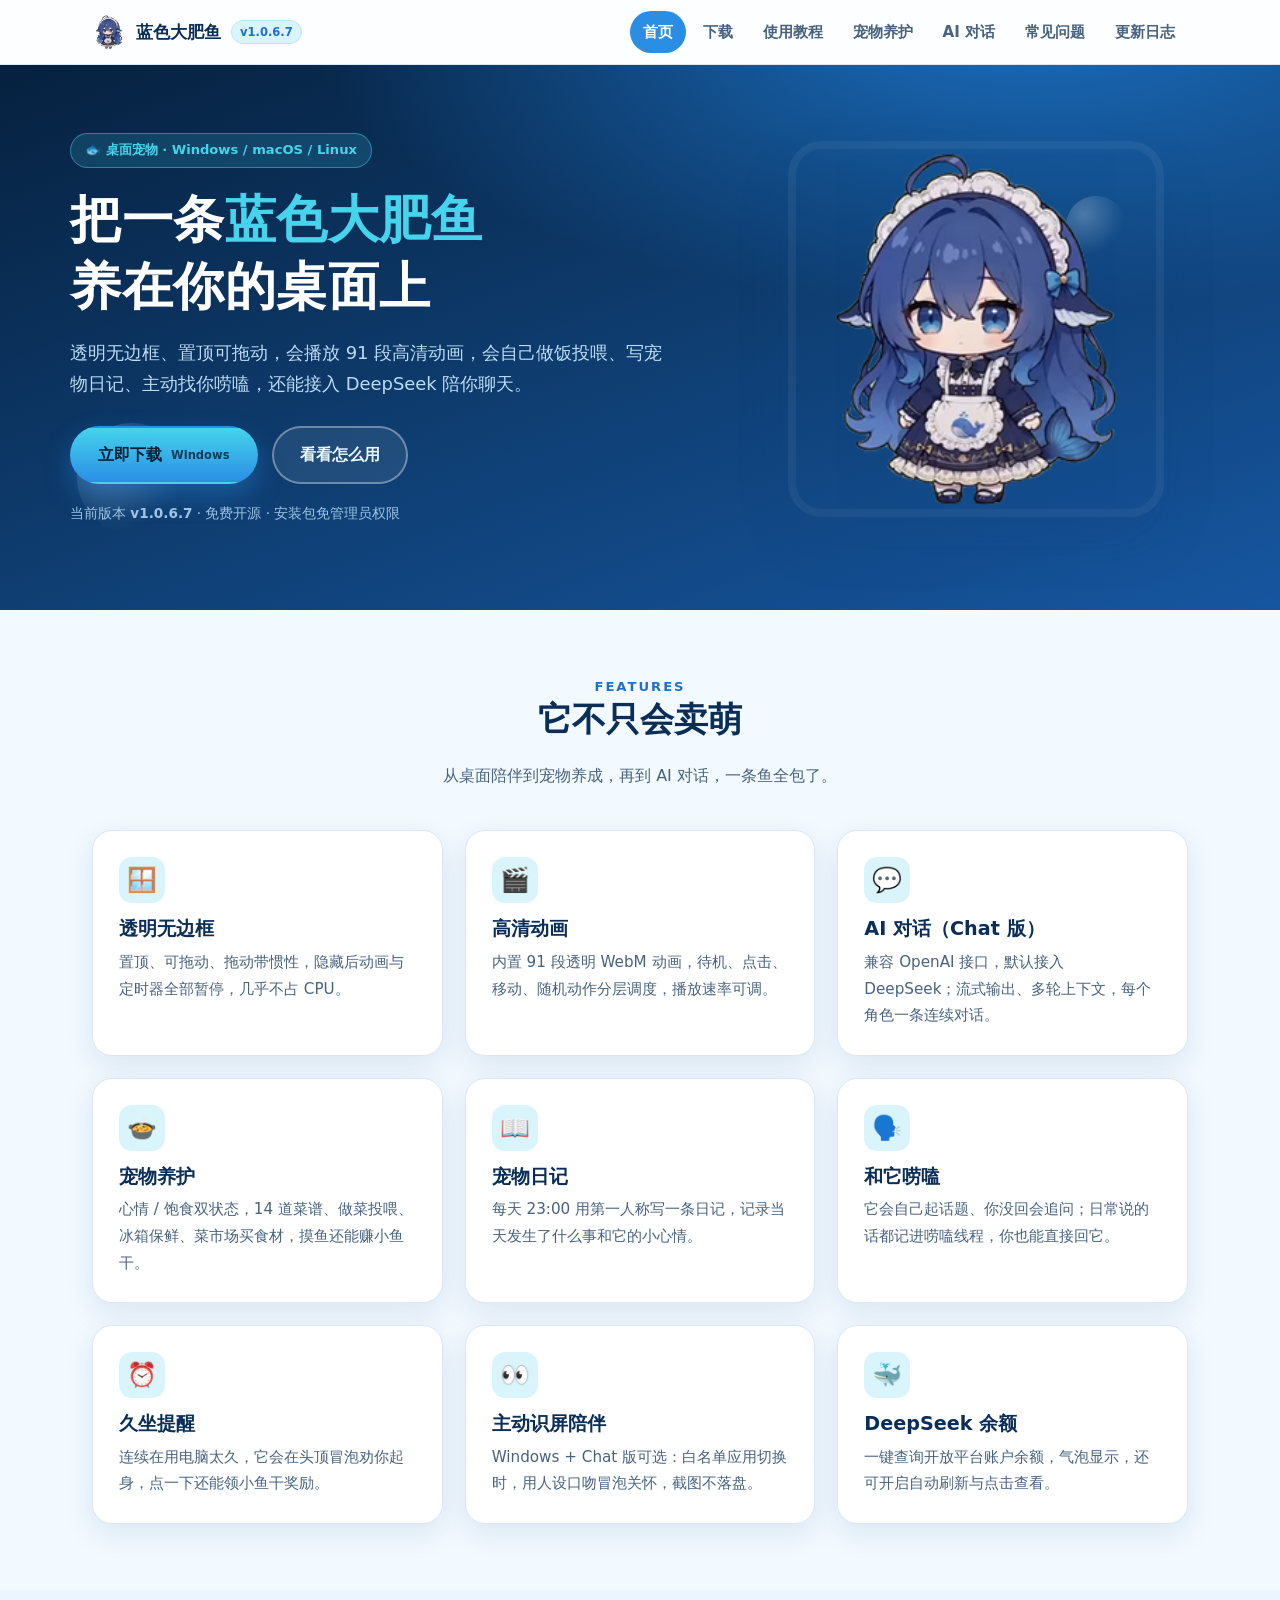
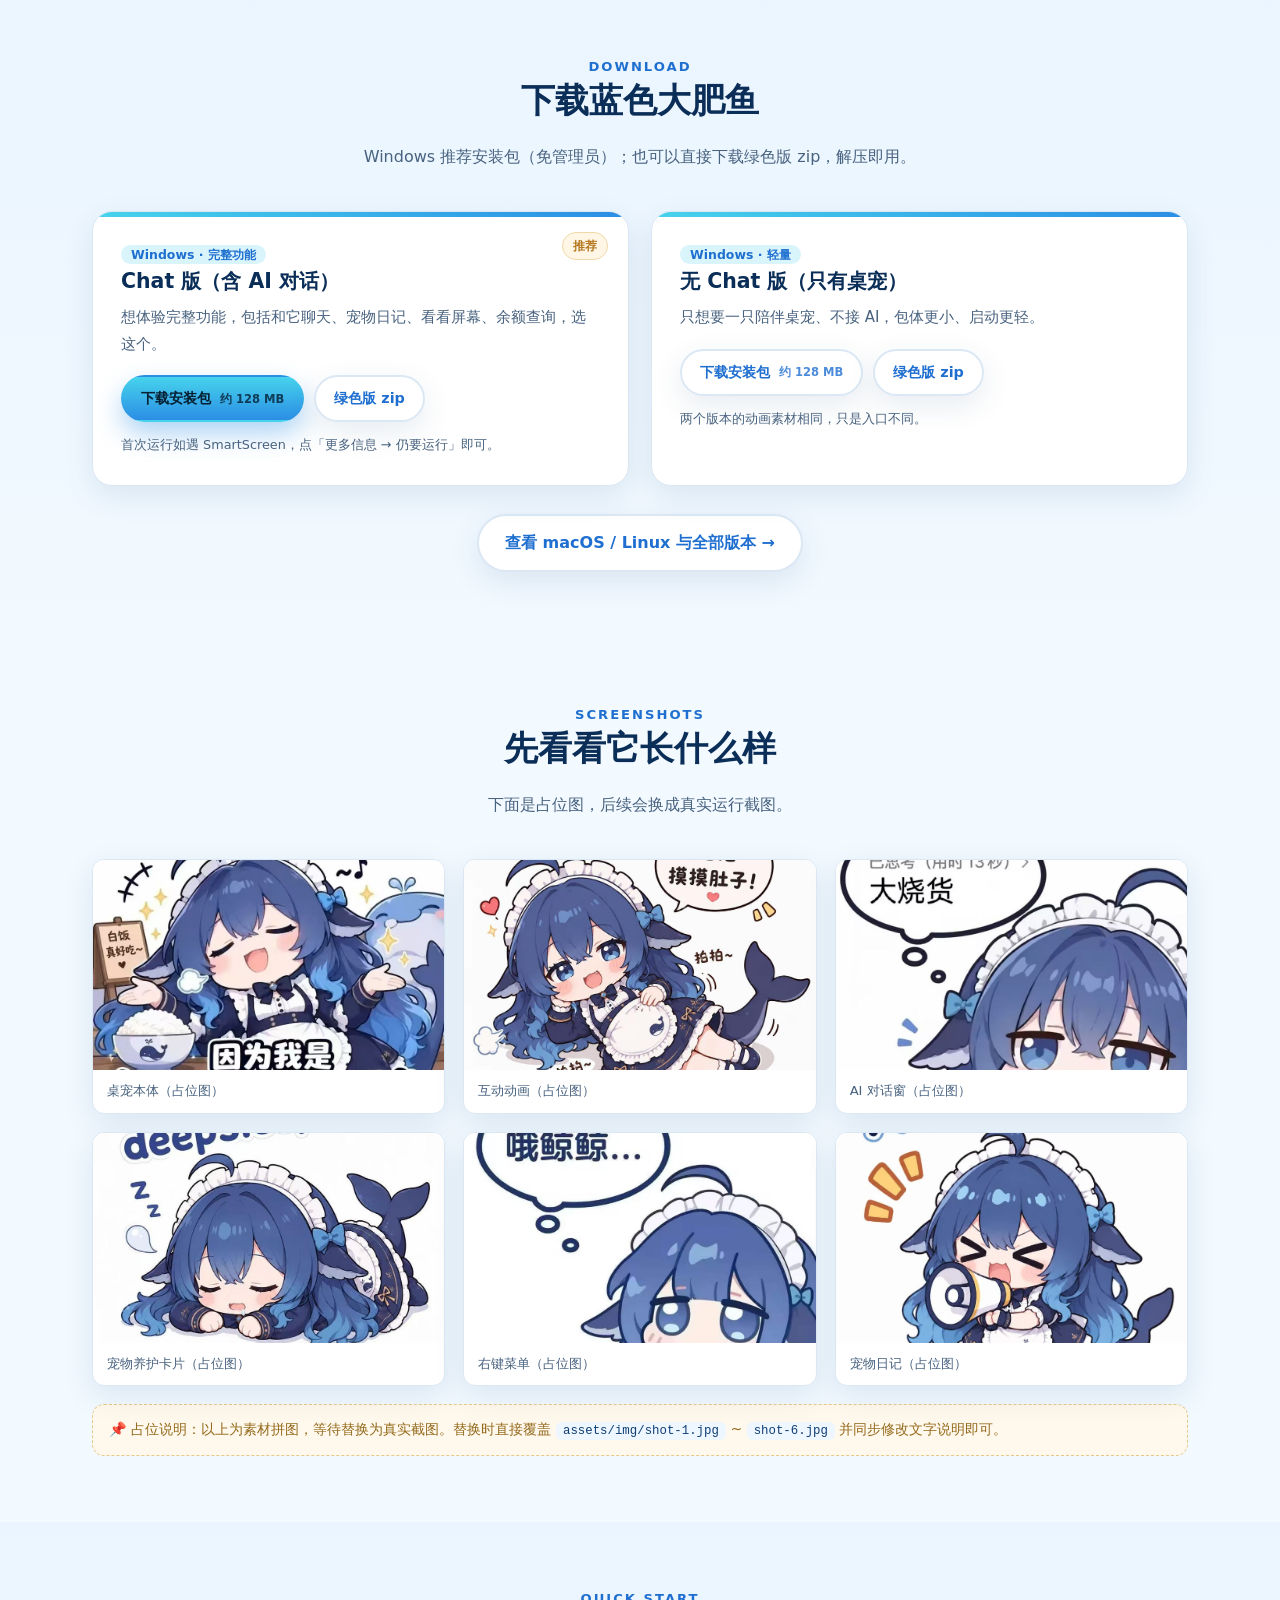
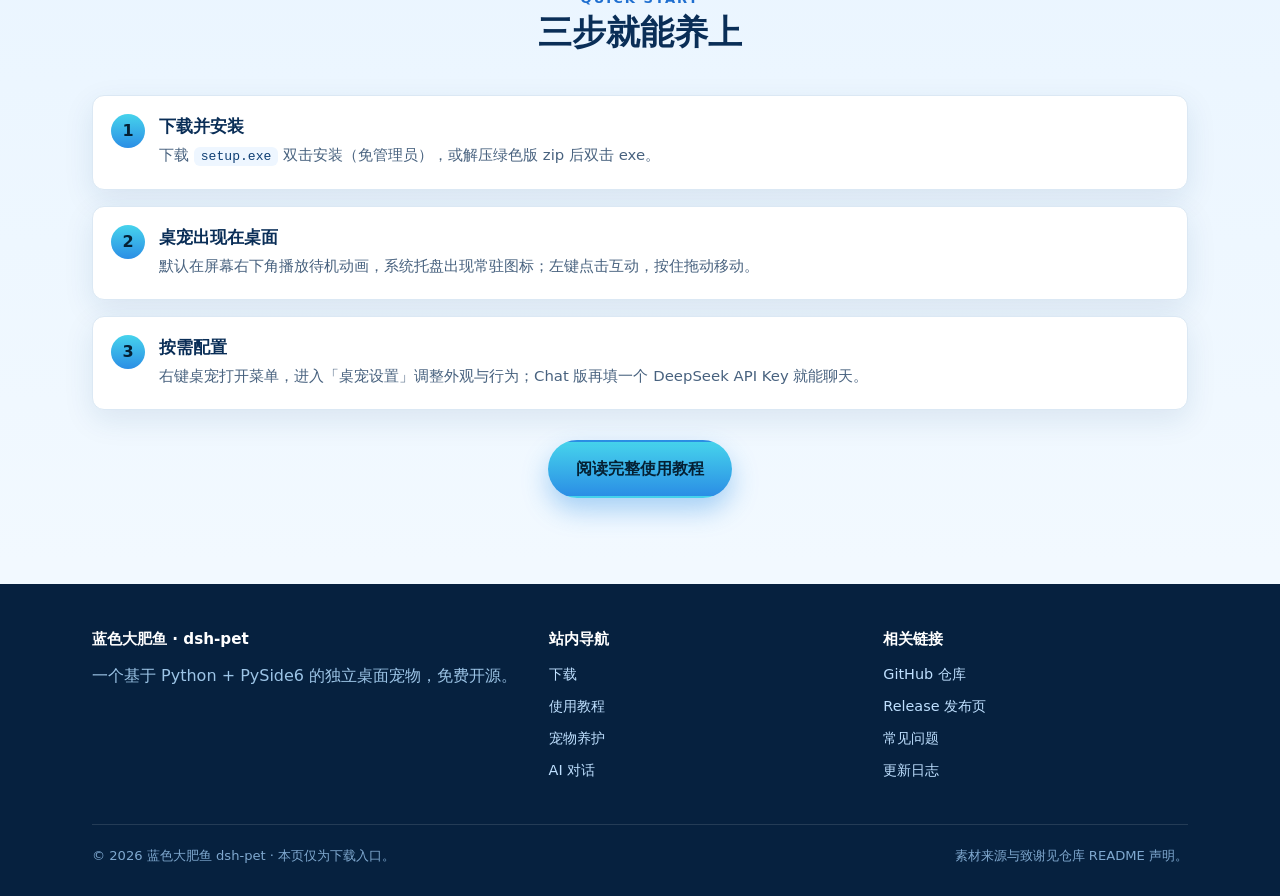
==== index.html @ 78ef15b6 "初始化：蓝色大肥鱼 dsh-pet 静态下载站 纯 HTML/CSS/JS，无构建无依赖，作为桌宠下载入口与文档站。 内容从 dsh-pet 仓库 README 提炼，下载直链指向 GitHub Re" ====
<!DOCTYPE html>
<html lang="zh-CN">
<head>
<meta charset="UTF-8">
<meta name="viewport" content="width=device-width, initial-scale=1">
<title>蓝色大肥鱼 · dsh-pet 桌宠下载</title>
<meta name="description" content="dsh-pet 是一条养在你桌面上的蓝色大肥鱼：透明无边框、可拖动、会做菜、会写日记、能和你唠嗑。支持 Windows / macOS / Linux，免费开源。">
<link rel="icon" href="assets/img/favicon.ico">
<link rel="stylesheet" href="css/style.css">
</head>
<body>

<header class="site-header">
  <div class="wrap nav">
    <a class="brand" href="index.html">
      <img src="assets/img/hero-icon.png" alt="蓝色大肥鱼">
      <span>蓝色大肥鱼</span>
      <span class="ver" data-version>v1.0.6.7</span>
    </a>
    <button class="nav-toggle" aria-label="菜单">☰</button>
    <nav class="nav-links">
      <a href="index.html" class="active">首页</a>
      <a href="download.html">下载</a>
      <a href="guide.html">使用教程</a>
      <a href="pet.html">宠物养护</a>
      <a href="ai.html">AI 对话</a>
      <a href="faq.html">常见问题</a>
      <a href="changelog.html">更新日志</a>
    </nav>
  </div>
</header>

<main>
  <!-- Hero -->
  <section class="hero">
    <div class="wrap hero-inner">
      <div>
        <span class="hero-badge">🐟 桌面宠物 · Windows / macOS / Linux</span>
        <h1>把一条<span class="accent">蓝色大肥鱼</span><br>养在你的桌面上</h1>
        <p class="lead">透明无边框、置顶可拖动，会播放 91 段高清动画，会自己做饭投喂、写宠物日记、主动找你唠嗑，还能接入 DeepSeek 陪你聊天。</p>
        <div class="hero-cta">
          <a class="btn btn-primary" href="download.html">立即下载 <span class="os-tag">Windows</span></a>
          <a class="btn btn-ghost" href="guide.html">看看怎么用</a>
        </div>
        <div class="hero-meta">当前版本 <b data-version>v1.0.6.7</b> · 免费开源 · 安装包免管理员权限</div>
      </div>
      <div class="hero-art">
        <img src="assets/img/hero-icon.png" alt="蓝色大肥鱼桌宠">
      </div>
    </div>
  </section>

  <!-- 特性 -->
  <section class="section">
    <div class="wrap">
      <div class="section-head">
        <div class="eyebrow">Features</div>
        <h2>它不只会卖萌</h2>
        <p>从桌面陪伴到宠物养成，再到 AI 对话，一条鱼全包了。</p>
      </div>
      <div class="grid grid-3">
        <div class="card">
          <div class="ico">🪟</div>
          <h3>透明无边框</h3>
          <p>置顶、可拖动、拖动带惯性，隐藏后动画与定时器全部暂停，几乎不占 CPU。</p>
        </div>
        <div class="card">
          <div class="ico">🎬</div>
          <h3>高清动画</h3>
          <p>内置 91 段透明 WebM 动画，待机、点击、移动、随机动作分层调度，播放速率可调。</p>
        </div>
        <div class="card">
          <div class="ico">💬</div>
          <h3>AI 对话（Chat 版）</h3>
          <p>兼容 OpenAI 接口，默认接入 DeepSeek；流式输出、多轮上下文，每个角色一条连续对话。</p>
        </div>
        <div class="card">
          <div class="ico">🍲</div>
          <h3>宠物养护</h3>
          <p>心情 / 饱食双状态，14 道菜谱、做菜投喂、冰箱保鲜、菜市场买食材，摸鱼还能赚小鱼干。</p>
        </div>
        <div class="card">
          <div class="ico">📖</div>
          <h3>宠物日记</h3>
          <p>每天 23:00 用第一人称写一条日记，记录当天发生了什么事和它的小心情。</p>
        </div>
        <div class="card">
          <div class="ico">🗣️</div>
          <h3>和它唠嗑</h3>
          <p>它会自己起话题、你没回会追问；日常说的话都记进唠嗑线程，你也能直接回它。</p>
        </div>
        <div class="card">
          <div class="ico">⏰</div>
          <h3>久坐提醒</h3>
          <p>连续在用电脑太久，它会在头顶冒泡劝你起身，点一下还能领小鱼干奖励。</p>
        </div>
        <div class="card">
          <div class="ico">👀</div>
          <h3>主动识屏陪伴</h3>
          <p>Windows + Chat 版可选：白名单应用切换时，用人设口吻冒泡关怀，截图不落盘。</p>
        </div>
        <div class="card">
          <div class="ico">🐳</div>
          <h3>DeepSeek 余额</h3>
          <p>一键查询开放平台账户余额，气泡显示，还可开启自动刷新与点击查看。</p>
        </div>
      </div>
    </div>
  </section>

  <!-- 下载 -->
  <section class="section tint" id="download">
    <div class="wrap">
      <div class="section-head">
        <div class="eyebrow">Download</div>
        <h2>下载蓝色大肥鱼</h2>
        <p>Windows 推荐安装包（免管理员）；也可以直接下载绿色版 zip，解压即用。</p>
      </div>

      <div class="dl-grid">
        <div class="dl-card" data-os-rec="windows">
          <span class="badge-hot">推荐</span>
          <span class="tag">Windows · 完整功能</span>
          <h3>Chat 版（含 AI 对话）</h3>
          <p class="desc">想体验完整功能，包括和它聊天、宠物日记、看看屏幕、余额查询，选这个。</p>
          <div class="dl-actions">
            <a class="btn btn-primary btn-sm" data-dl="winChatSetup">下载安装包 <span data-size class="os-tag"></span></a>
            <a class="btn btn-outline btn-sm" data-dl="winChatZip">绿色版 zip</a>
          </div>
          <div class="dl-hint">首次运行如遇 SmartScreen，点「更多信息 → 仍要运行」即可。</div>
        </div>

        <div class="dl-card" data-os-rec="windows">
          <span class="tag">Windows · 轻量</span>
          <h3>无 Chat 版（只有桌宠）</h3>
          <p class="desc">只想要一只陪伴桌宠、不接 AI，包体更小、启动更轻。</p>
          <div class="dl-actions">
            <a class="btn btn-outline btn-sm" data-dl="winSetup">下载安装包 <span data-size class="os-tag"></span></a>
            <a class="btn btn-outline btn-sm" data-dl="winZip">绿色版 zip</a>
          </div>
          <div class="dl-hint">两个版本的动画素材相同，只是入口不同。</div>
        </div>
      </div>

      <div class="center" style="margin-top:28px">
        <a class="btn btn-outline" href="download.html">查看 macOS / Linux 与全部版本 →</a>
      </div>
    </div>
  </section>

  <!-- 预览（占位） -->
  <section class="section">
    <div class="wrap">
      <div class="section-head">
        <div class="eyebrow">Screenshots</div>
        <h2>先看看它长什么样</h2>
        <p>下面是占位图，后续会换成真实运行截图。</p>
      </div>
      <div class="gallery">
        <figure><img src="assets/img/shot-1.jpg" alt="桌宠预览占位图 1"><figcaption>桌宠本体（占位图）</figcaption></figure>
        <figure><img src="assets/img/shot-2.jpg" alt="桌宠预览占位图 2"><figcaption>互动动画（占位图）</figcaption></figure>
        <figure><img src="assets/img/shot-3.jpg" alt="桌宠预览占位图 3"><figcaption>AI 对话窗（占位图）</figcaption></figure>
        <figure><img src="assets/img/shot-4.jpg" alt="桌宠预览占位图 4"><figcaption>宠物养护卡片（占位图）</figcaption></figure>
        <figure><img src="assets/img/shot-5.jpg" alt="桌宠预览占位图 5"><figcaption>右键菜单（占位图）</figcaption></figure>
        <figure><img src="assets/img/shot-6.jpg" alt="桌宠预览占位图 6"><figcaption>宠物日记（占位图）</figcaption></figure>
      </div>
      <div class="placeholder-note">📌 占位说明：以上为素材拼图，等待替换为真实截图。替换时直接覆盖 <code>assets/img/shot-1.jpg</code> ~ <code>shot-6.jpg</code> 并同步修改文字说明即可。</div>
    </div>
  </section>

  <!-- 快速上手 -->
  <section class="section tint">
    <div class="wrap">
      <div class="section-head">
        <div class="eyebrow">Quick Start</div>
        <h2>三步就能养上</h2>
      </div>
      <div class="steps">
        <div class="step">
          <h3>下载并安装</h3>
          <p>下载 <code>setup.exe</code> 双击安装（免管理员），或解压绿色版 zip 后双击 exe。</p>
        </div>
        <div class="step">
          <h3>桌宠出现在桌面</h3>
          <p>默认在屏幕右下角播放待机动画，系统托盘出现常驻图标；左键点击互动，按住拖动移动。</p>
        </div>
        <div class="step">
          <h3>按需配置</h3>
          <p>右键桌宠打开菜单，进入「桌宠设置」调整外观与行为；Chat 版再填一个 DeepSeek API Key 就能聊天。</p>
        </div>
      </div>
      <div class="center" style="margin-top:30px">
        <a class="btn btn-primary" href="guide.html">阅读完整使用教程</a>
      </div>
    </div>
  </section>
</main>

<footer class="site-footer">
  <div class="wrap">
    <div class="footer-grid">
      <div>
        <h4>蓝色大肥鱼 · dsh-pet</h4>
        <p style="color:#9cc4e6">一个基于 Python + PySide6 的独立桌面宠物，免费开源。</p>
      </div>
      <div>
        <h4>站内导航</h4>
        <ul>
          <li><a href="download.html">下载</a></li>
          <li><a href="guide.html">使用教程</a></li>
          <li><a href="pet.html">宠物养护</a></li>
          <li><a href="ai.html">AI 对话</a></li>
        </ul>
      </div>
      <div>
        <h4>相关链接</h4>
        <ul>
          <li><a data-repo href="#">GitHub 仓库</a></li>
          <li><a data-releases href="#">Release 发布页</a></li>
          <li><a href="faq.html">常见问题</a></li>
          <li><a href="changelog.html">更新日志</a></li>
        </ul>
      </div>
    </div>
    <div class="footer-bottom">
      <span>© <span data-year>2026</span> 蓝色大肥鱼 dsh-pet · 本页仅为下载入口。</span>
      <span>素材来源与致谢见仓库 README 声明。</span>
    </div>
  </div>
</footer>

<script src="js/config.js"></script>
<script src="js/main.js"></script>
</body>
</html>
---- css/style.css ----
/* =========================================================================
 * 蓝色大肥鱼 · dsh-pet 站点样式
 * ========================================================================= */
:root {
  --sea-900: #06213f;
  --sea-800: #0a2e57;
  --sea-700: #0f3f74;
  --sea-600: #1656a0;
  --blue: #2b8ee5;
  --blue-dark: #1f6fd0;
  --cyan: #46d3ec;
  --cyan-soft: #d9f5fb;
  --sand: #fff6e6;
  --ink: #10243b;
  --ink-soft: #48627f;
  --line: #dbe8f4;
  --bg: #f2f9ff;
  --card: #ffffff;
  --shadow: 0 10px 30px rgba(18, 66, 120, .10);
  --shadow-lg: 0 24px 60px rgba(18, 66, 120, .18);
  --radius: 20px;
  --radius-sm: 12px;
  --maxw: 1140px;
  --font: "PingFang SC", "Microsoft YaHei UI", "Microsoft YaHei", "Hiragino Sans GB", system-ui, -apple-system, "Segoe UI", sans-serif;
}

* { box-sizing: border-box; }

html { scroll-behavior: smooth; }

body {
  margin: 0;
  font-family: var(--font);
  color: var(--ink);
  background: var(--bg);
  line-height: 1.75;
  -webkit-font-smoothing: antialiased;
}

a { color: var(--blue-dark); text-decoration: none; }
a:hover { color: var(--blue); }
img { max-width: 100%; display: block; }

h1, h2, h3, h4 { line-height: 1.3; color: var(--sea-800); margin: 0 0 .6em; }
h1 { font-size: clamp(2rem, 5vw, 3.2rem); letter-spacing: .5px; }
h2 { font-size: clamp(1.5rem, 3vw, 2.1rem); }
h3 { font-size: 1.2rem; }

p { margin: 0 0 1em; color: var(--ink-soft); }

.wrap { width: 100%; max-width: var(--maxw); margin: 0 auto; padding: 0 22px; }
.center { text-align: center; }
.muted { color: var(--ink-soft); }
.small { font-size: .86rem; }

/* ---------- header ---------- */
.site-header {
  position: sticky; top: 0; z-index: 100;
  background: rgba(255, 255, 255, .82);
  backdrop-filter: saturate(160%) blur(12px);
  border-bottom: 1px solid var(--line);
}
.nav {
  display: flex; align-items: center; gap: 18px;
  height: 64px;
}
.brand { display: flex; align-items: center; gap: 10px; font-weight: 800; color: var(--sea-800); font-size: 1.08rem; }
.brand img { width: 34px; height: 34px; border-radius: 9px; }
.brand .ver {
  font-size: .72rem; font-weight: 700; color: var(--blue-dark);
  background: var(--cyan-soft); border: 1px solid #b9e8f2;
  padding: 1px 8px; border-radius: 999px;
}
.nav-links { display: flex; gap: 4px; margin-left: auto; flex-wrap: wrap; }
.nav-links a {
  color: var(--ink-soft); font-weight: 600; font-size: .94rem;
  padding: 8px 13px; border-radius: 999px; transition: .18s;
}
.nav-links a:hover { color: var(--sea-800); background: var(--cyan-soft); }
.nav-links a.active { color: #fff; background: var(--blue); }
.nav-toggle { display: none; margin-left: auto; background: none; border: 0; font-size: 1.6rem; color: var(--sea-800); cursor: pointer; }

/* ---------- hero ---------- */
.hero {
  position: relative; overflow: hidden; color: #eaf6ff;
  background: radial-gradient(1200px 500px at 80% -10%, #1b6fc0 0%, transparent 60%),
              linear-gradient(160deg, var(--sea-900) 0%, var(--sea-700) 55%, var(--sea-600) 100%);
}
.hero::before, .hero::after {
  content: ""; position: absolute; border-radius: 50%;
  background: radial-gradient(circle at 30% 30%, rgba(255,255,255,.5), rgba(255,255,255,.05) 60%, transparent 70%);
  opacity: .5; animation: floaty 9s ease-in-out infinite;
}
.hero::before { width: 110px; height: 110px; left: 6%; bottom: 14%; }
.hero::after { width: 60px; height: 60px; right: 12%; top: 24%; animation-delay: -3s; }
.hero-inner { position: relative; z-index: 2; display: grid; grid-template-columns: 1.15fr .85fr; gap: 40px; align-items: center; padding: 68px 0 84px; }
.hero h1 { color: #fff; margin-bottom: .35em; }
.hero h1 .accent { color: var(--cyan); }
.hero p.lead { color: #bcdcf5; font-size: 1.12rem; max-width: 34em; }
.hero-badge {
  display: inline-flex; align-items: center; gap: 8px; margin-bottom: 18px;
  background: rgba(70, 211, 236, .16); border: 1px solid rgba(70, 211, 236, .45);
  color: var(--cyan); font-weight: 700; font-size: .82rem;
  padding: 5px 14px; border-radius: 999px;
}
.hero-art { position: relative; }
.hero-art img {
  width: 100%; max-width: 360px; margin: 0 auto; border-radius: 26px;
  box-shadow: var(--shadow-lg), 0 0 0 8px rgba(255,255,255,.06);
  animation: floaty 6s ease-in-out infinite;
}
.hero-cta { display: flex; gap: 14px; flex-wrap: wrap; margin-top: 26px; }
.hero-meta { margin-top: 18px; font-size: .85rem; color: #9cc4e6; }

/* ---------- buttons ---------- */
.btn {
  display: inline-flex; align-items: center; gap: 9px; cursor: pointer;
  font-family: inherit; font-weight: 700; font-size: 1rem;
  padding: 13px 26px; border-radius: 999px; border: 2px solid transparent;
  transition: transform .16s, box-shadow .16s, background .16s;
}
.btn:hover { transform: translateY(-2px); text-decoration: none; }
.btn:active { transform: translateY(0); }
.btn-primary { background: linear-gradient(180deg, var(--cyan) 0%, var(--blue) 100%); color: #052033; box-shadow: 0 12px 26px rgba(43, 142, 229, .38); }
.btn-primary:hover { color: #052033; }
.btn-ghost { background: rgba(255,255,255,.08); color: #eaf6ff; border-color: rgba(255,255,255,.35); }
.btn-ghost:hover { background: rgba(255,255,255,.16); color: #fff; }
.btn-outline { background: #fff; color: var(--blue-dark); border-color: var(--line); box-shadow: var(--shadow); }
.btn-outline:hover { color: var(--blue-dark); border-color: var(--blue); }
.btn-sm { padding: 9px 18px; font-size: .9rem; }
.btn .os-tag { font-size: .72rem; opacity: .8; font-weight: 600; }

/* ---------- sections ---------- */
.section { padding: 66px 0; }
.section.tint { background: linear-gradient(180deg, #eaf5ff 0%, var(--bg) 100%); }
.section-head { max-width: 640px; margin: 0 auto 40px; text-align: center; }
.section-head p { margin-bottom: 0; }
.eyebrow { color: var(--blue-dark); font-weight: 800; font-size: .82rem; letter-spacing: 2px; text-transform: uppercase; }

/* ---------- cards / grids ---------- */
.grid { display: grid; gap: 22px; }
.grid-2 { grid-template-columns: repeat(2, 1fr); }
.grid-3 { grid-template-columns: repeat(3, 1fr); }
.grid-4 { grid-template-columns: repeat(4, 1fr); }

.card {
  background: var(--card); border: 1px solid var(--line);
  border-radius: var(--radius); padding: 26px; box-shadow: var(--shadow);
  transition: transform .18s, box-shadow .18s;
}
.card:hover { transform: translateY(-4px); box-shadow: var(--shadow-lg); }
.card .ico { width: 46px; height: 46px; border-radius: 13px; display: grid; place-items: center; font-size: 1.5rem; margin-bottom: 14px; background: var(--cyan-soft); }
.card h3 { margin-bottom: .35em; }
.card p { margin-bottom: 0; font-size: .95rem; }

/* ---------- download cards ---------- */
.dl-grid { display: grid; grid-template-columns: repeat(2, 1fr); gap: 22px; }
.dl-card {
  background: var(--card); border: 1px solid var(--line); border-radius: var(--radius);
  padding: 28px; box-shadow: var(--shadow); position: relative; overflow: hidden;
}
.dl-card::before { content: ""; position: absolute; inset: 0 0 auto 0; height: 5px; background: linear-gradient(90deg, var(--cyan), var(--blue)); }
.dl-card h3 { font-size: 1.28rem; margin-bottom: .2em; }
.dl-card .tag { font-size: .78rem; font-weight: 700; color: var(--blue-dark); background: var(--cyan-soft); padding: 2px 10px; border-radius: 999px; }
.dl-card .desc { font-size: .94rem; margin: 10px 0 18px; }
.dl-actions { display: flex; gap: 10px; flex-wrap: wrap; }
.dl-hint { margin-top: 12px; font-size: .8rem; color: var(--ink-soft); }
.dl-card .badge-hot { position: absolute; top: 20px; right: 20px; background: var(--sand); color: #b4761a; border: 1px solid #f0d9a8; font-size: .72rem; font-weight: 800; padding: 3px 10px; border-radius: 999px; }

.platform-row { display: grid; grid-template-columns: repeat(3, 1fr); gap: 20px; margin-top: 34px; }
.platform-row .card { text-align: left; }

/* ---------- gallery ---------- */
.gallery { display: grid; grid-template-columns: repeat(3, 1fr); gap: 18px; }
.gallery figure { margin: 0; border-radius: var(--radius-sm); overflow: hidden; box-shadow: var(--shadow); border: 1px solid var(--line); background: #fff; }
.gallery img { width: 100%; height: 210px; object-fit: cover; }
.gallery figcaption { padding: 10px 14px; font-size: .82rem; color: var(--ink-soft); }
.placeholder-note {
  margin-top: 18px; padding: 12px 16px; border-radius: var(--radius-sm);
  background: #fff8ec; border: 1px dashed #e6c98a; color: #946a1c; font-size: .88rem;
}

/* ---------- steps ---------- */
.steps { counter-reset: step; display: grid; gap: 16px; }
.step { position: relative; background: #fff; border: 1px solid var(--line); border-radius: var(--radius-sm); padding: 20px 22px 20px 66px; box-shadow: var(--shadow); }
.step::before {
  counter-increment: step; content: counter(step);
  position: absolute; left: 18px; top: 18px;
  width: 34px; height: 34px; border-radius: 50%;
  background: linear-gradient(180deg, var(--cyan), var(--blue)); color: #052033;
  display: grid; place-items: center; font-weight: 800;
}
.step h3 { font-size: 1.05rem; margin: 0 0 .25em; }
.step p { margin: 0; font-size: .93rem; }
.step code, code {
  font-family: "Cascadia Code", "Consolas", "SFMono-Regular", monospace;
  background: #eef6ff; color: var(--sea-700); padding: 2px 7px; border-radius: 6px; font-size: .88em;
}
pre { background: var(--sea-900); color: #cfe9ff; padding: 16px 18px; border-radius: var(--radius-sm); overflow-x: auto; line-height: 1.6; }
pre code { background: none; color: inherit; padding: 0; }

/* ---------- docs layout ---------- */
.docs { display: grid; grid-template-columns: 230px 1fr; gap: 34px; align-items: start; padding: 44px 0 70px; }
.docs-side { position: sticky; top: 84px; }
.docs-side h4 { font-size: .76rem; letter-spacing: 1.4px; text-transform: uppercase; color: var(--ink-soft); margin: 0 0 10px; }
.docs-side a { display: block; padding: 8px 13px; border-radius: 10px; color: var(--ink-soft); font-weight: 600; font-size: .93rem; }
.docs-side a:hover, .docs-side a.active { background: var(--cyan-soft); color: var(--sea-800); }
.docs-body section { margin-bottom: 46px; scroll-margin-top: 84px; }
.docs-body section > h2 { padding-bottom: .3em; border-bottom: 2px solid var(--line); }
.docs-body h3 { margin-top: 1.6em; }

.table { width: 100%; border-collapse: collapse; background: #fff; border-radius: var(--radius-sm); overflow: hidden; box-shadow: var(--shadow); }
.table th, .table td { padding: 12px 15px; text-align: left; border-bottom: 1px solid var(--line); font-size: .92rem; }
.table th { background: #eaf5ff; color: var(--sea-800); font-weight: 700; }
.table tr:last-child td { border-bottom: 0; }

.callout { border-left: 5px solid var(--blue); background: #eef7ff; padding: 14px 18px; border-radius: 0 var(--radius-sm) var(--radius-sm) 0; margin: 18px 0; font-size: .93rem; }
.callout.warn { border-color: #e6a83a; background: #fff8ec; }

ul.clean { padding-left: 1.15em; color: var(--ink-soft); }
ul.clean li { margin-bottom: .4em; }

.pill-row { display: flex; flex-wrap: wrap; gap: 8px; margin: 0 0 22px; }
.pill { font-size: .8rem; font-weight: 700; color: var(--sea-700); background: #fff; border: 1px solid var(--line); padding: 4px 12px; border-radius: 999px; }

/* ---------- footer ---------- */
.site-footer { background: var(--sea-900); color: #9cc4e6; padding: 46px 0 30px; margin-top: 20px; }
.site-footer a { color: #bfe0ff; }
.site-footer a:hover { color: #fff; }
.footer-grid { display: grid; grid-template-columns: 1.4fr 1fr 1fr; gap: 30px; }
.footer-grid h4 { color: #fff; font-size: .95rem; margin-bottom: 12px; }
.footer-grid ul { list-style: none; padding: 0; margin: 0; }
.footer-grid li { margin-bottom: 7px; font-size: .9rem; }
.footer-bottom { margin-top: 34px; padding-top: 20px; border-top: 1px solid rgba(255,255,255,.12); font-size: .82rem; color: #7fa8cf; display: flex; justify-content: space-between; gap: 14px; flex-wrap: wrap; }

@keyframes floaty { 0%,100% { transform: translateY(0); } 50% { transform: translateY(-12px); } }

/* ---------- responsive ---------- */
@media (max-width: 900px) {
  .hero-inner { grid-template-columns: 1fr; text-align: center; padding: 48px 0 62px; }
  .hero-art { order: -1; }
  .hero p.lead { margin-inline: auto; }
  .hero-cta { justify-content: center; }
  .grid-3, .grid-4 { grid-template-columns: repeat(2, 1fr); }
  .dl-grid { grid-template-columns: 1fr; }
  .platform-row { grid-template-columns: 1fr; }
  .gallery { grid-template-columns: repeat(2, 1fr); }
  .docs { grid-template-columns: 1fr; }
  .docs-side { position: static; display: flex; flex-wrap: wrap; gap: 6px; }
  .docs-side h4 { width: 100%; }
  .footer-grid { grid-template-columns: 1fr 1fr; }
}
@media (max-width: 620px) {
  .nav-links {
    display: none; position: absolute; top: 64px; left: 0; right: 0;
    flex-direction: column; background: #fff; padding: 10px 16px 16px;
    border-bottom: 1px solid var(--line); box-shadow: var(--shadow);
  }
  .nav-links.open { display: flex; }
  .nav-toggle { display: block; }
  .grid-2, .grid-3, .grid-4, .gallery { grid-template-columns: 1fr; }
  .section { padding: 48px 0; }
  .footer-grid { grid-template-columns: 1fr; }
}
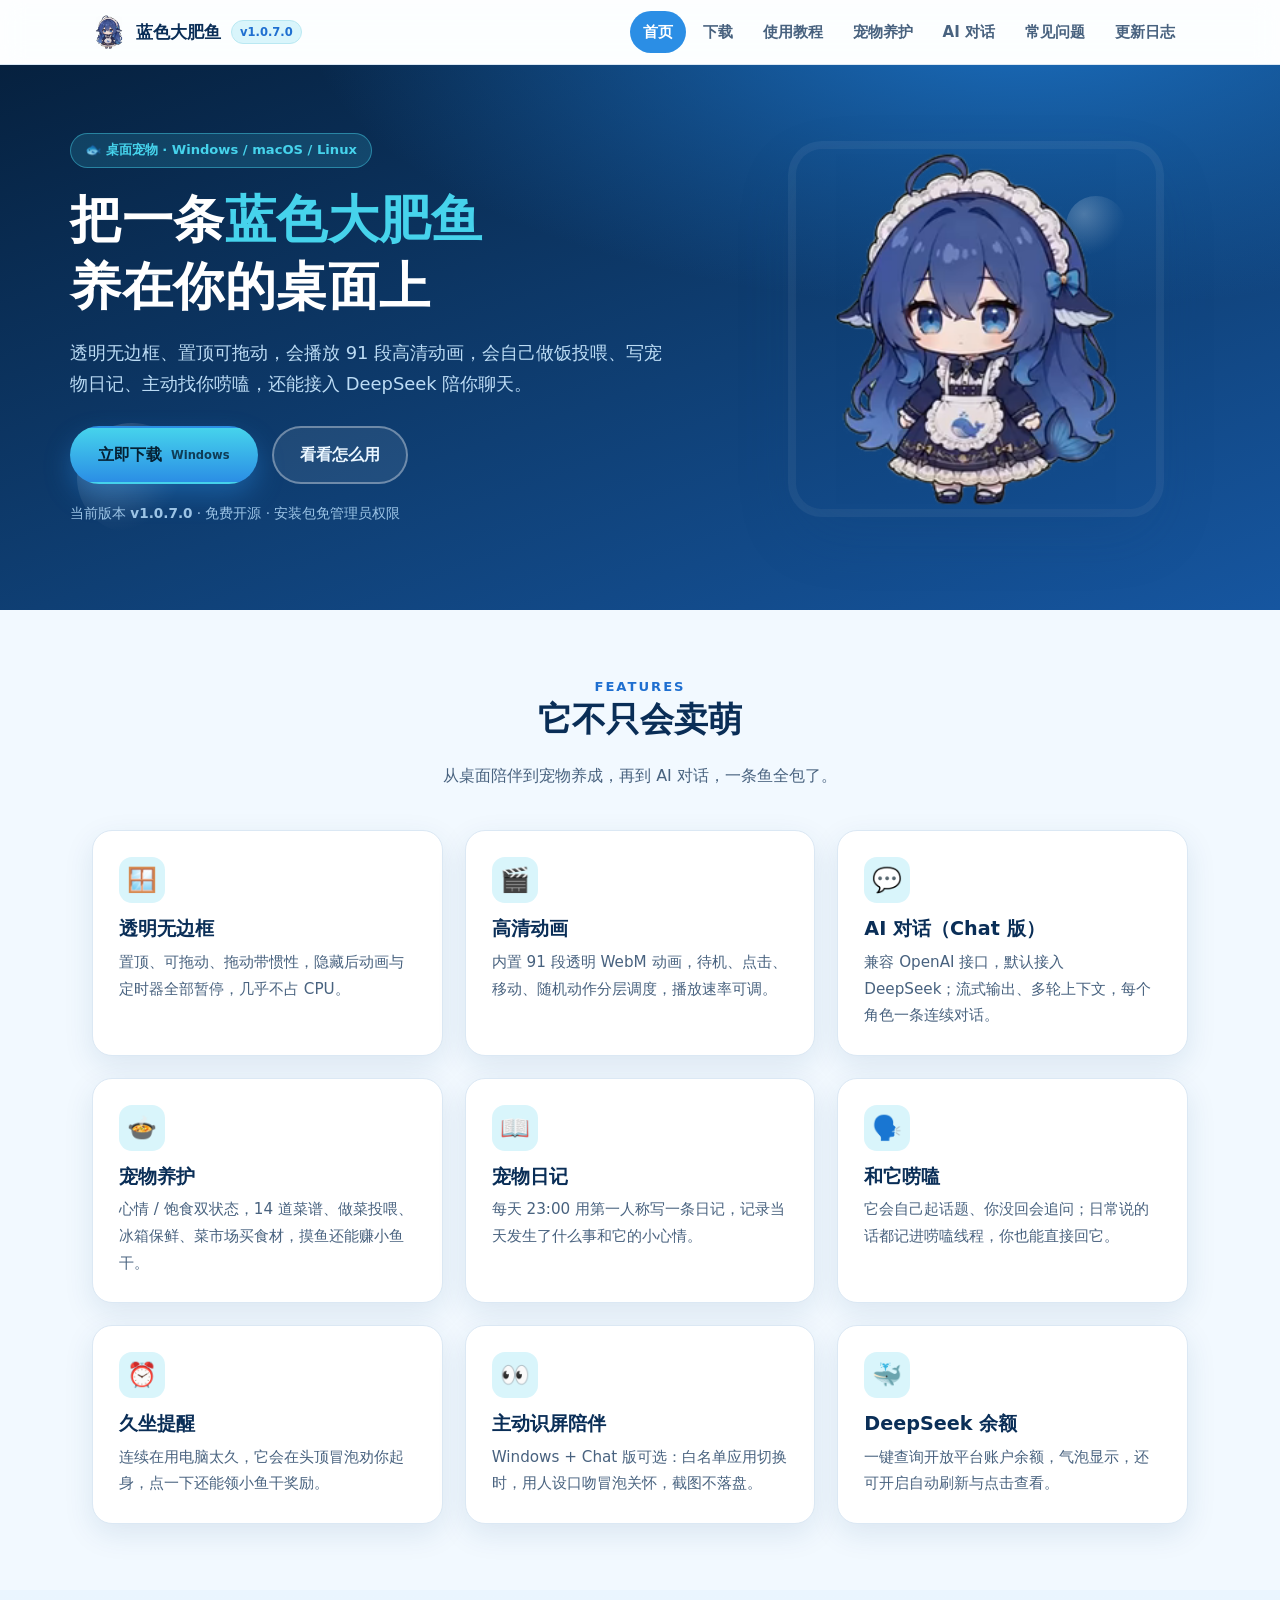
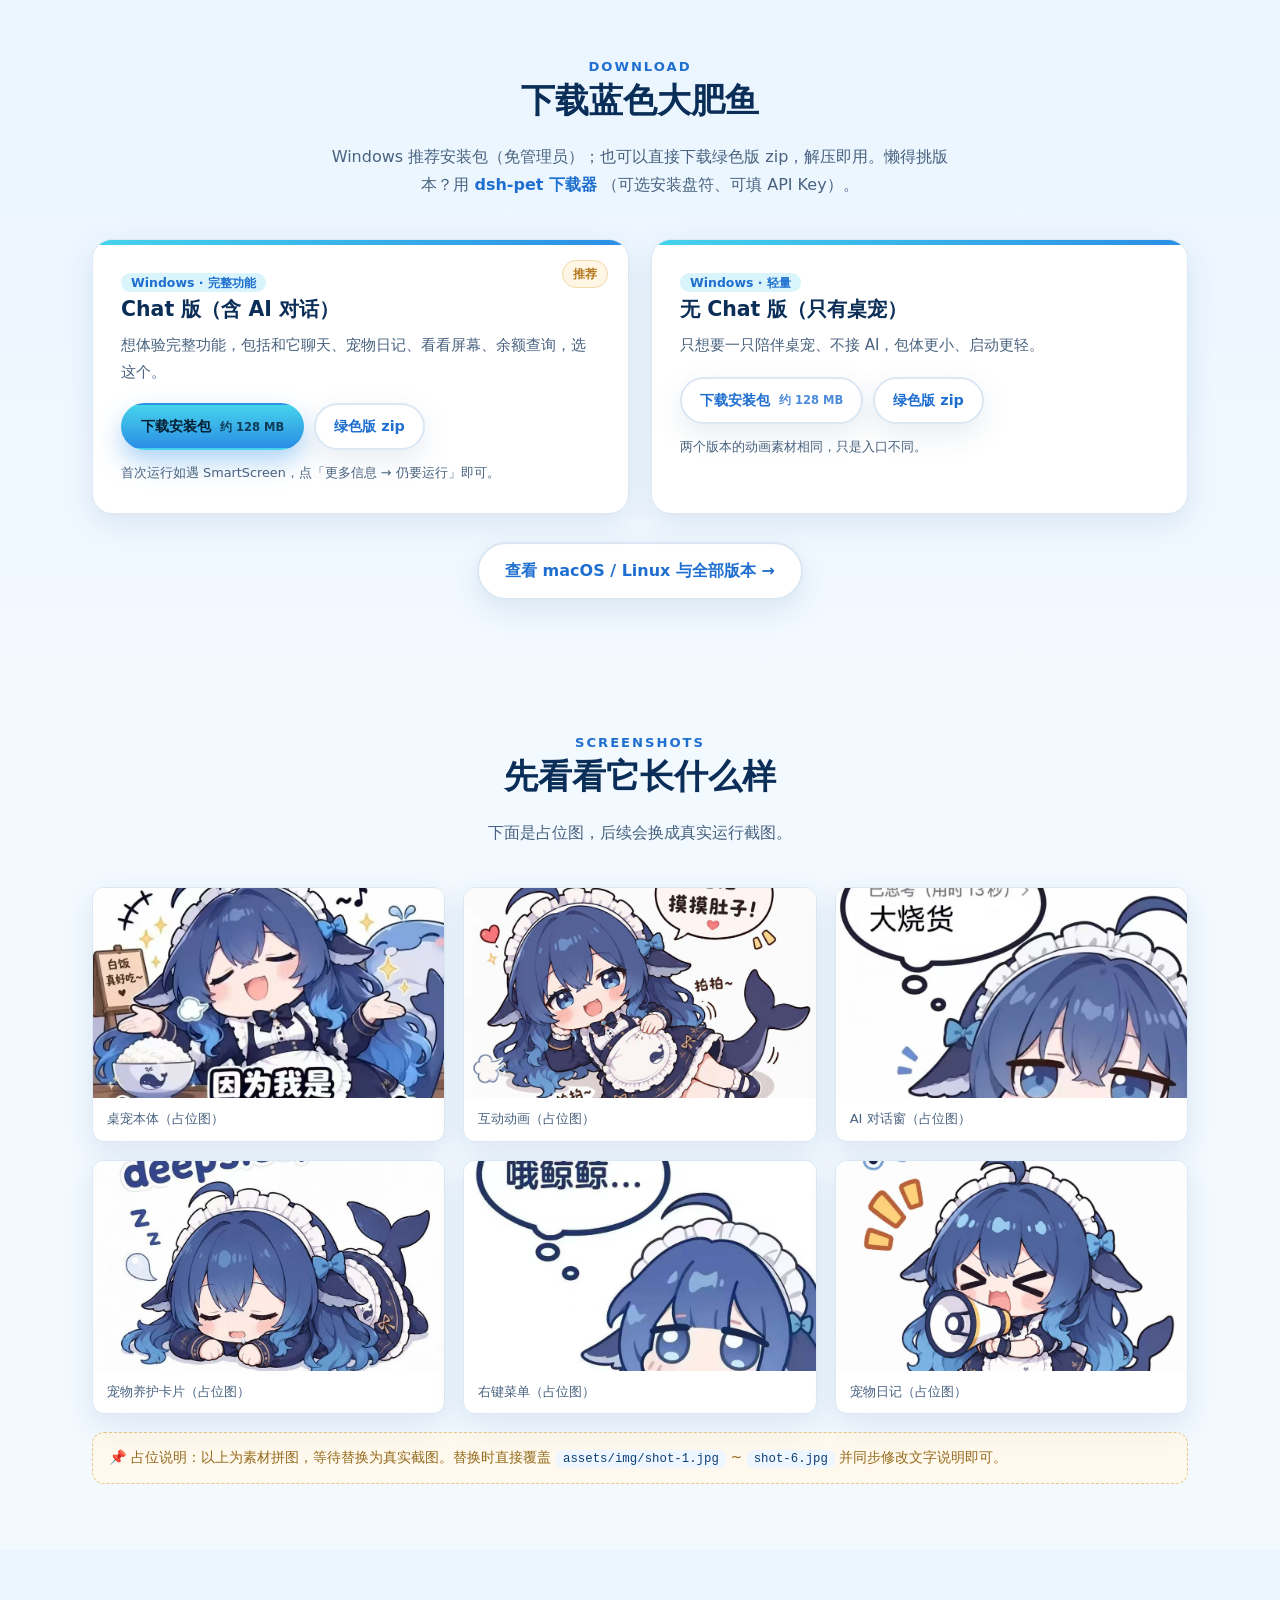
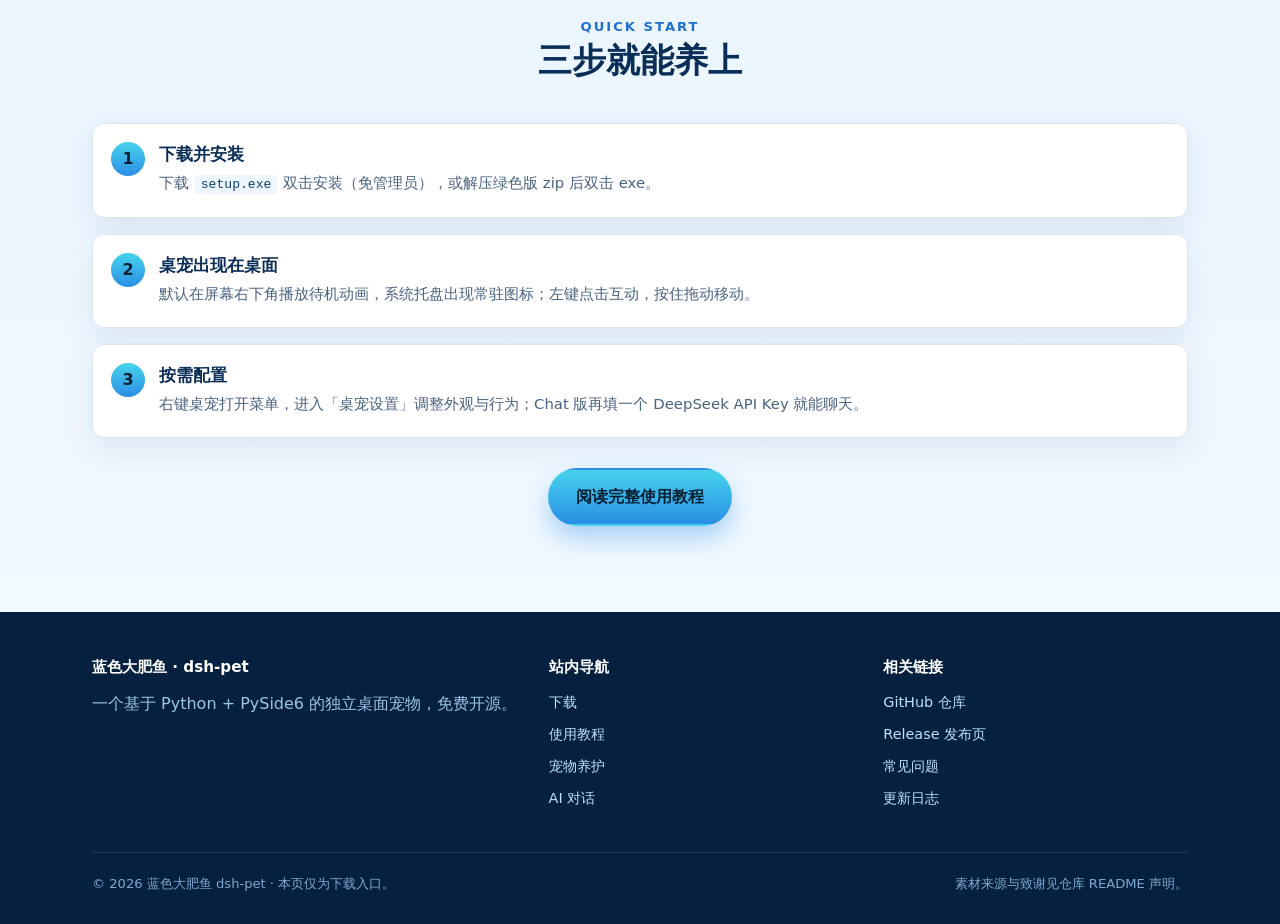
==== commit 1b4f3251: "发布 v1.0.7.0：上架 Windows 下载器并更新卸载说明 - 新增 downloads/dsh-pet-downloader.exe：Windows 图形化下载器，可选安装盘符   （默认 " ====
--- a/index.html
+++ b/index.html
@@ -114,7 +114,9 @@
       <div class="section-head">
         <div class="eyebrow">Download</div>
         <h2>下载蓝色大肥鱼</h2>
-        <p>Windows 推荐安装包（免管理员）；也可以直接下载绿色版 zip，解压即用。</p>
+        <p>Windows 推荐安装包（免管理员）；也可以直接下载绿色版 zip，解压即用。懒得挑版本？用
+          <a href="downloads/dsh-pet-downloader.exe" download rel="noopener"><b>dsh-pet 下载器</b></a>
+          （可选安装盘符、可填 API Key）。</p>
       </div>
 
       <div class="dl-grid">
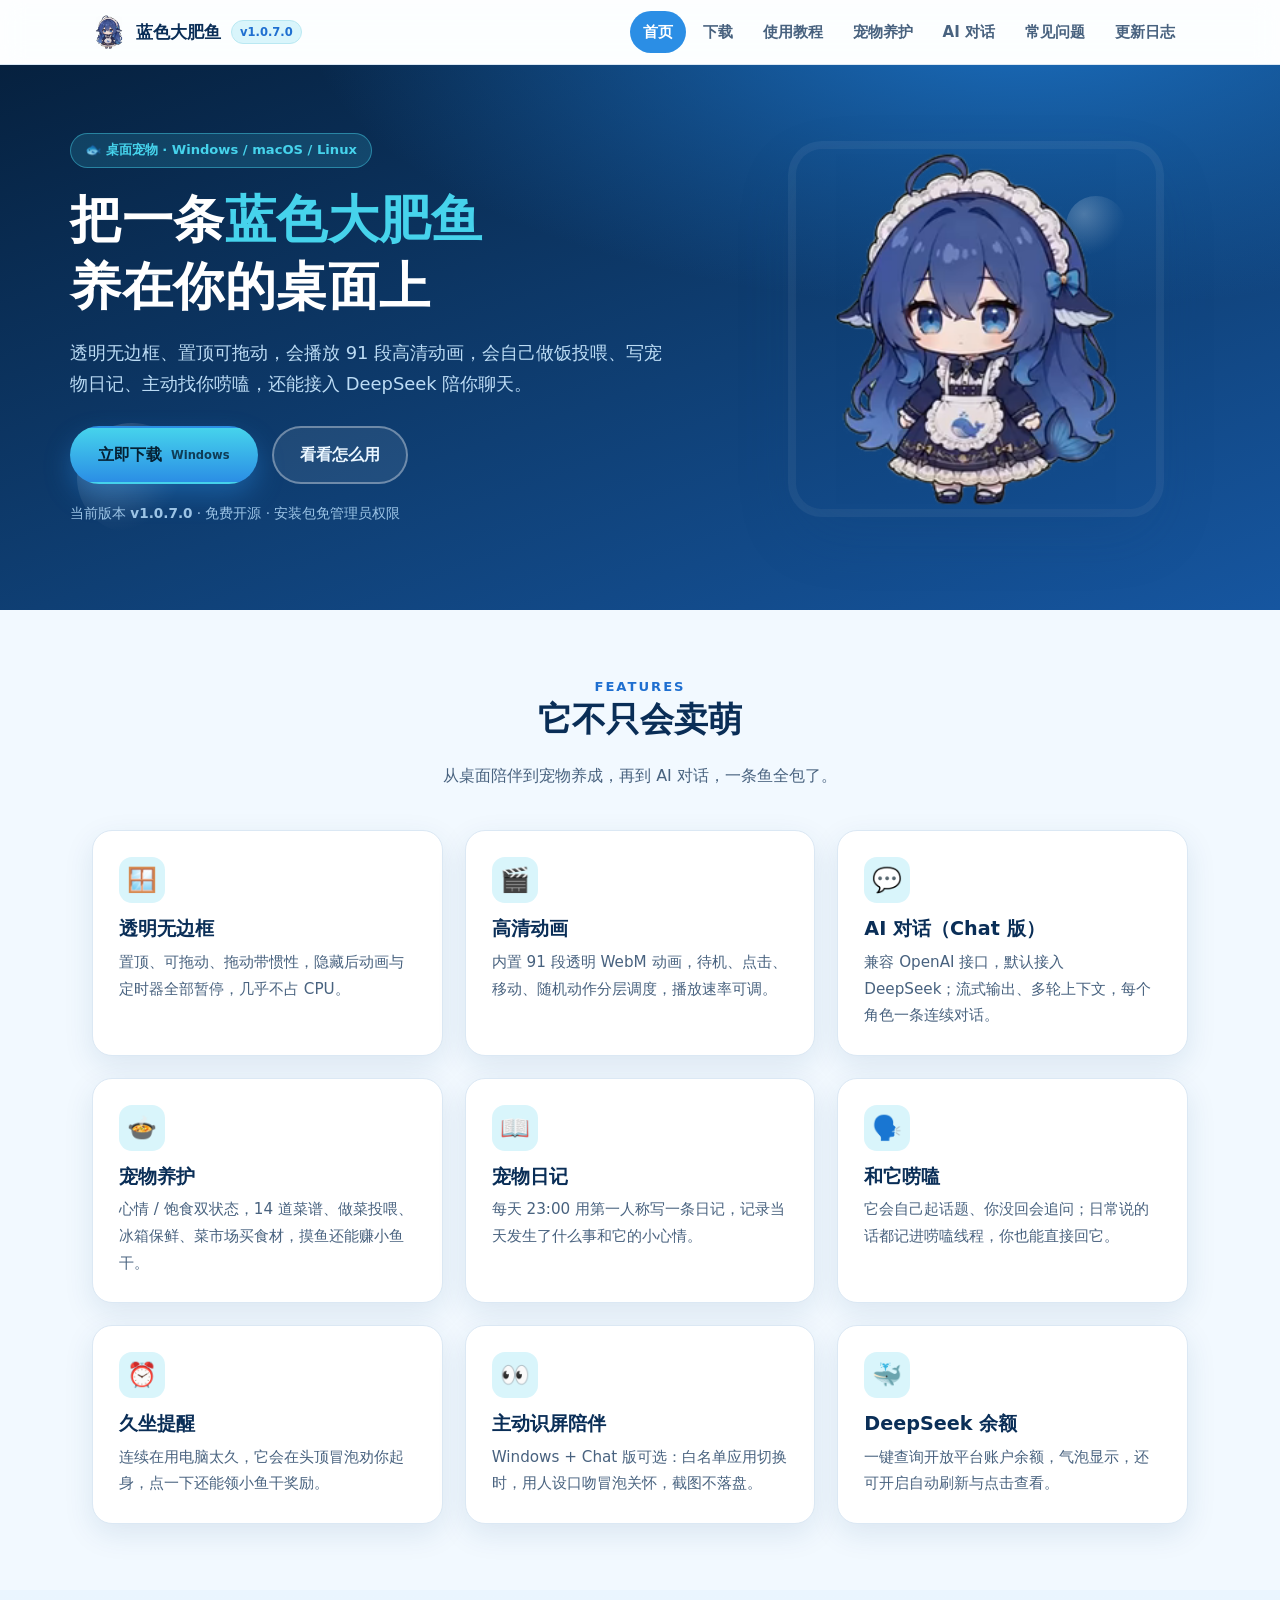
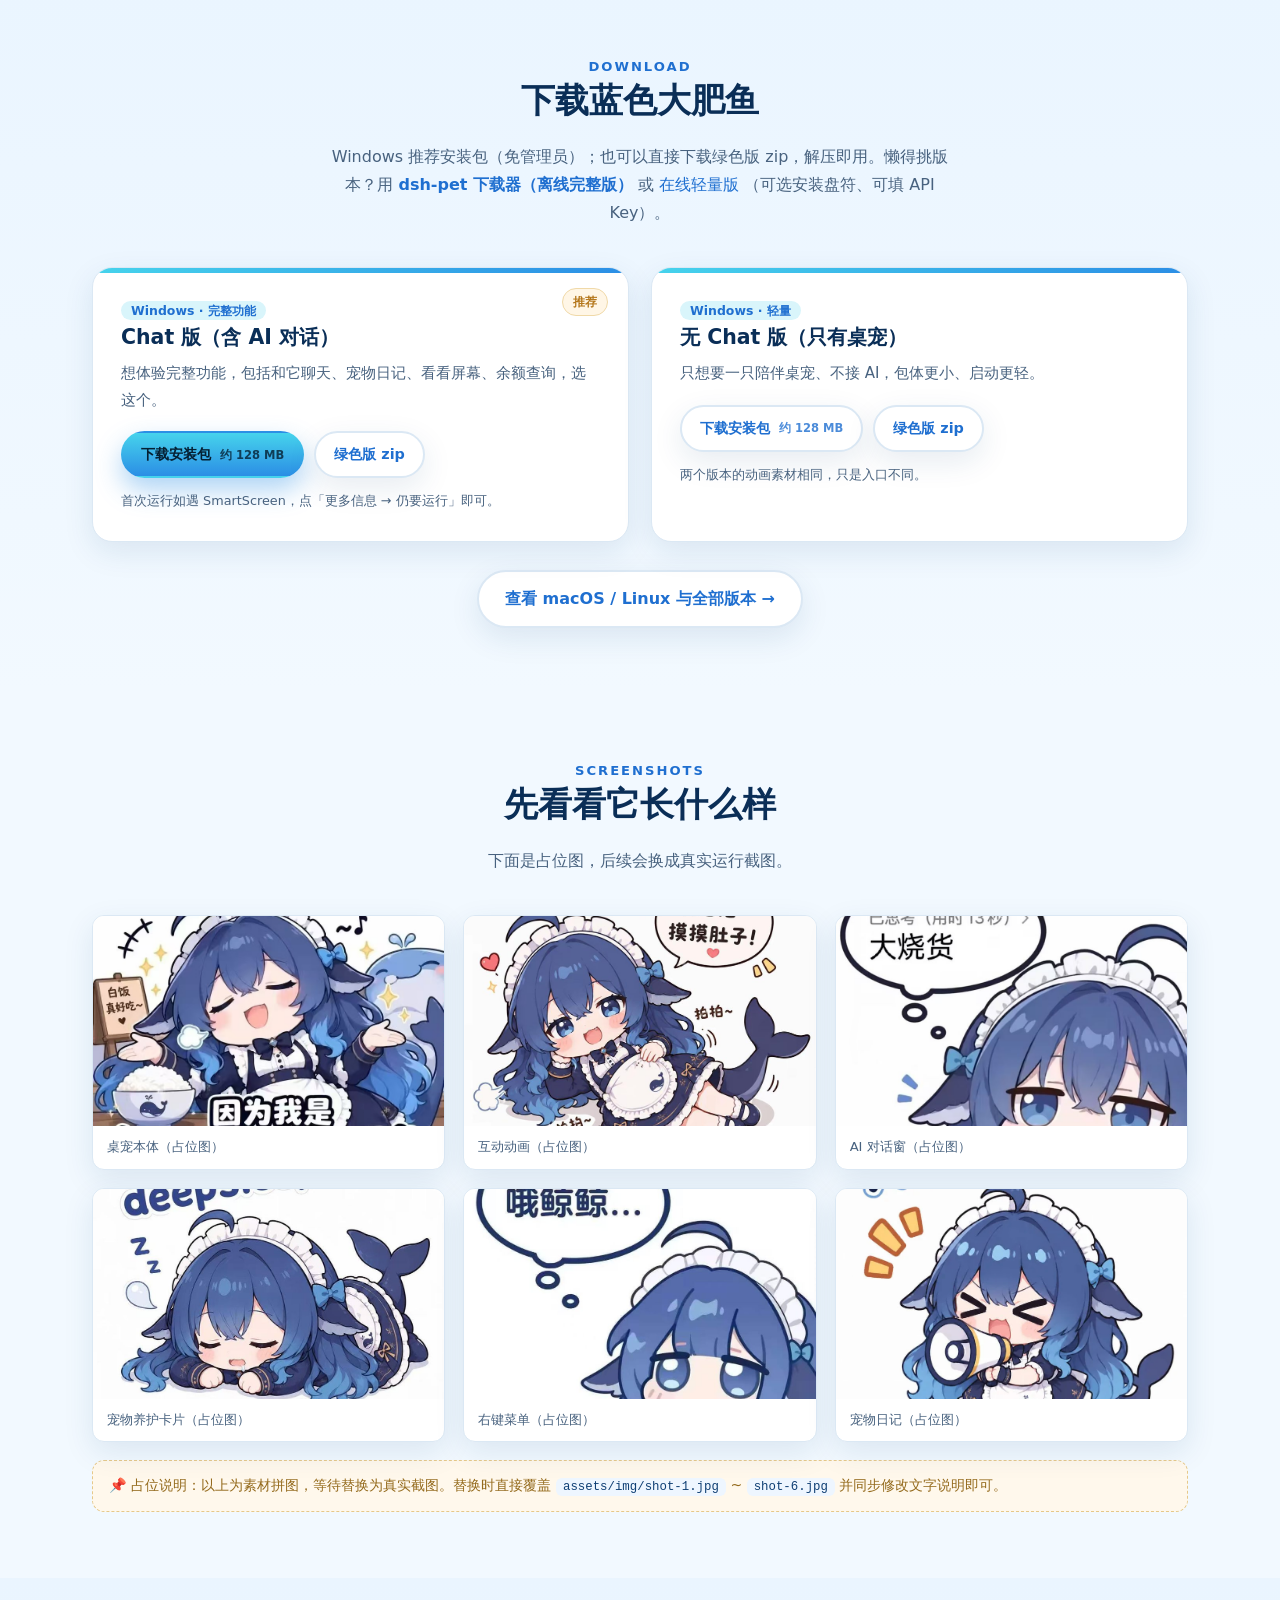
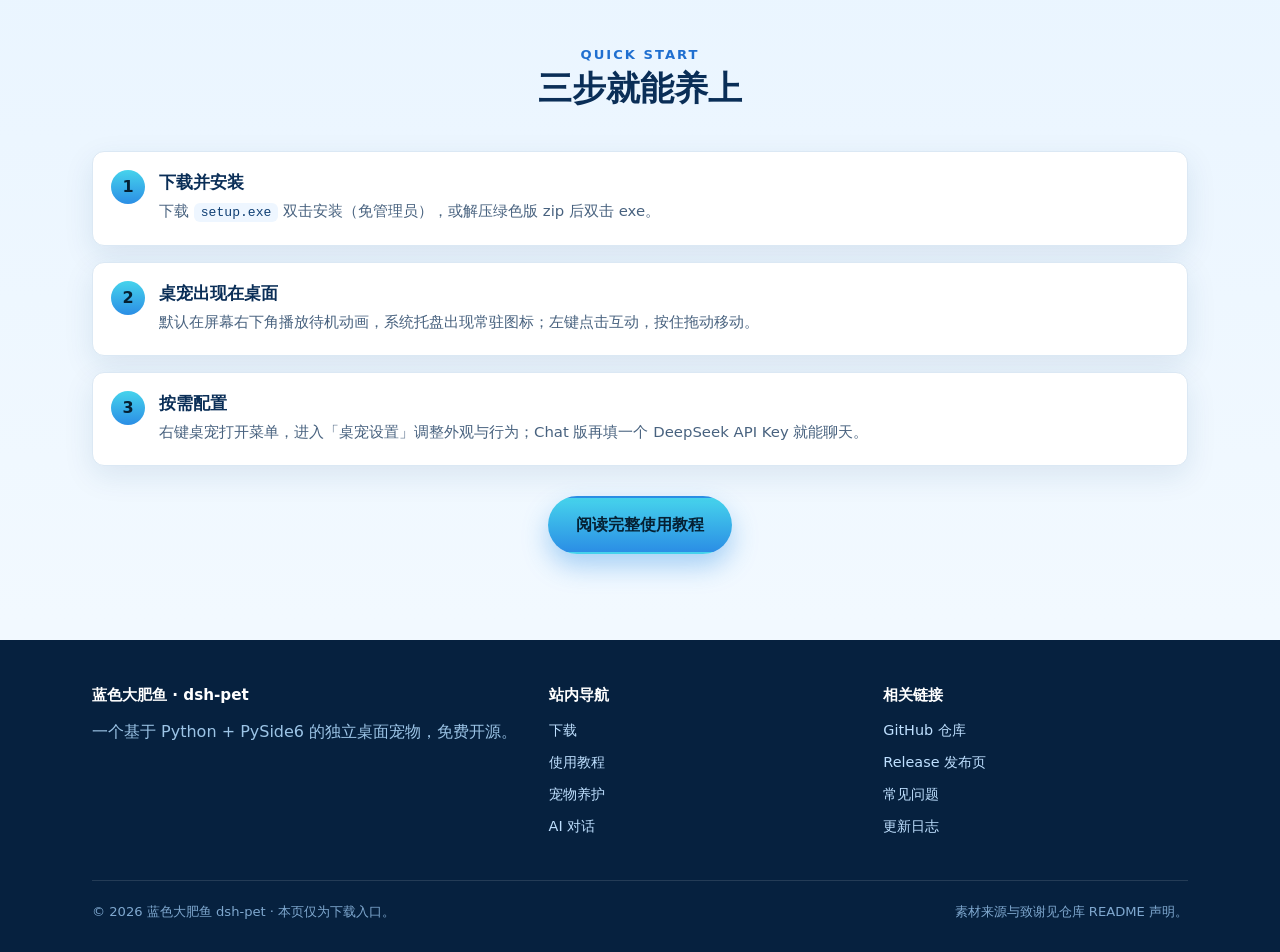
==== commit dcb4edd3: "下载器：离线自包含版上线，网站提供离线/在线两个入口 - 下载器支持离线自包含：内置两个 setup.exe，完全不依赖 dsh-pet 下载路径；   在线源保留为可选（默认官方，可 source." ====
--- a/index.html
+++ b/index.html
@@ -15,7 +15,7 @@
     <a class="brand" href="index.html">
       <img src="assets/img/hero-icon.png" alt="蓝色大肥鱼">
       <span>蓝色大肥鱼</span>
-      <span class="ver" data-version>v1.0.6.7</span>
+      <span class="ver" data-version>v1.0.7.0</span>
     </a>
     <button class="nav-toggle" aria-label="菜单">☰</button>
     <nav class="nav-links">
@@ -42,7 +42,7 @@
           <a class="btn btn-primary" href="download.html">立即下载 <span class="os-tag">Windows</span></a>
           <a class="btn btn-ghost" href="guide.html">看看怎么用</a>
         </div>
-        <div class="hero-meta">当前版本 <b data-version>v1.0.6.7</b> · 免费开源 · 安装包免管理员权限</div>
+        <div class="hero-meta">当前版本 <b data-version>v1.0.7.0</b> · 免费开源 · 安装包免管理员权限</div>
       </div>
       <div class="hero-art">
         <img src="assets/img/hero-icon.png" alt="蓝色大肥鱼桌宠">
@@ -115,7 +115,8 @@
         <div class="eyebrow">Download</div>
         <h2>下载蓝色大肥鱼</h2>
         <p>Windows 推荐安装包（免管理员）；也可以直接下载绿色版 zip，解压即用。懒得挑版本？用
-          <a href="downloads/dsh-pet-downloader.exe" download rel="noopener"><b>dsh-pet 下载器</b></a>
+          <a href="https://github.com/a1554369871/dsh-pet-downloader/releases/latest/download/dsh-pet-downloader-offline.zip" rel="noopener"><b>dsh-pet 下载器（离线完整版）</b></a>
+          或 <a href="downloads/dsh-pet-downloader.exe" download rel="noopener">在线轻量版</a>
           （可选安装盘符、可填 API Key）。</p>
       </div>
 
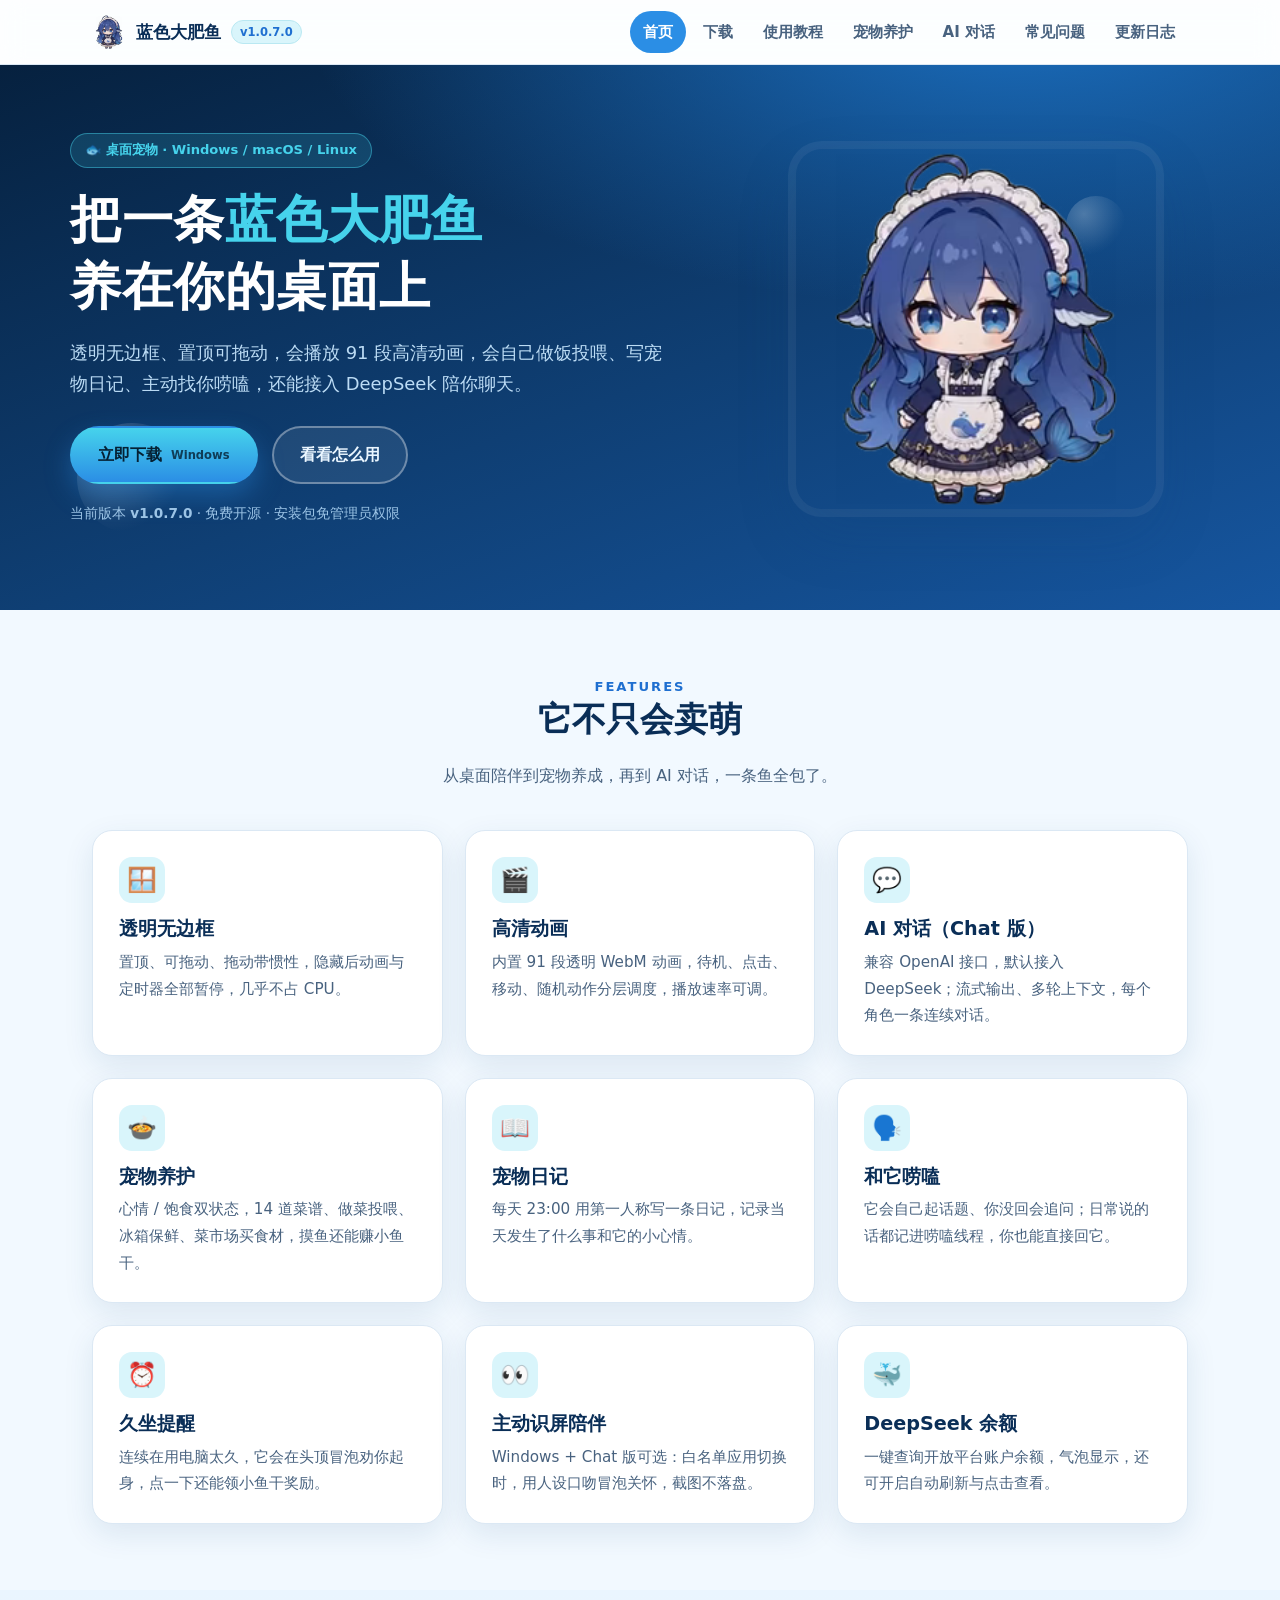
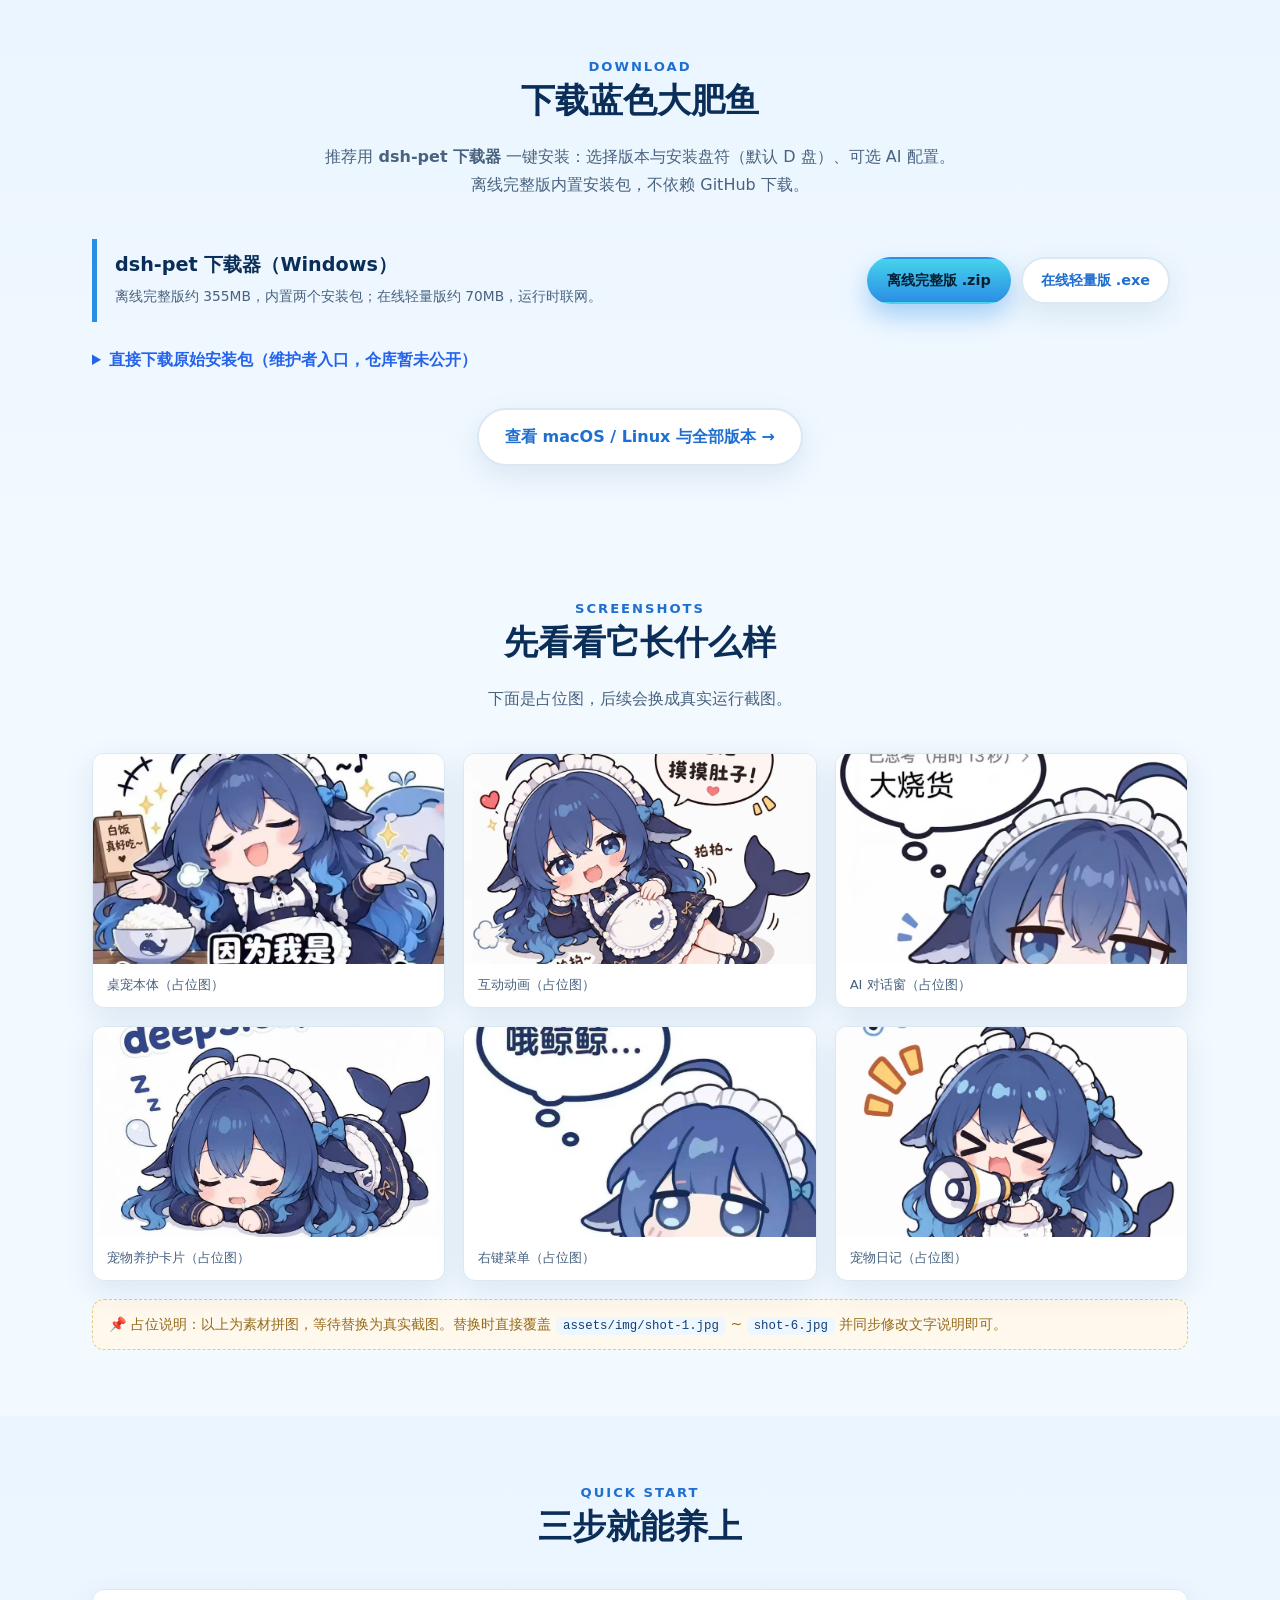
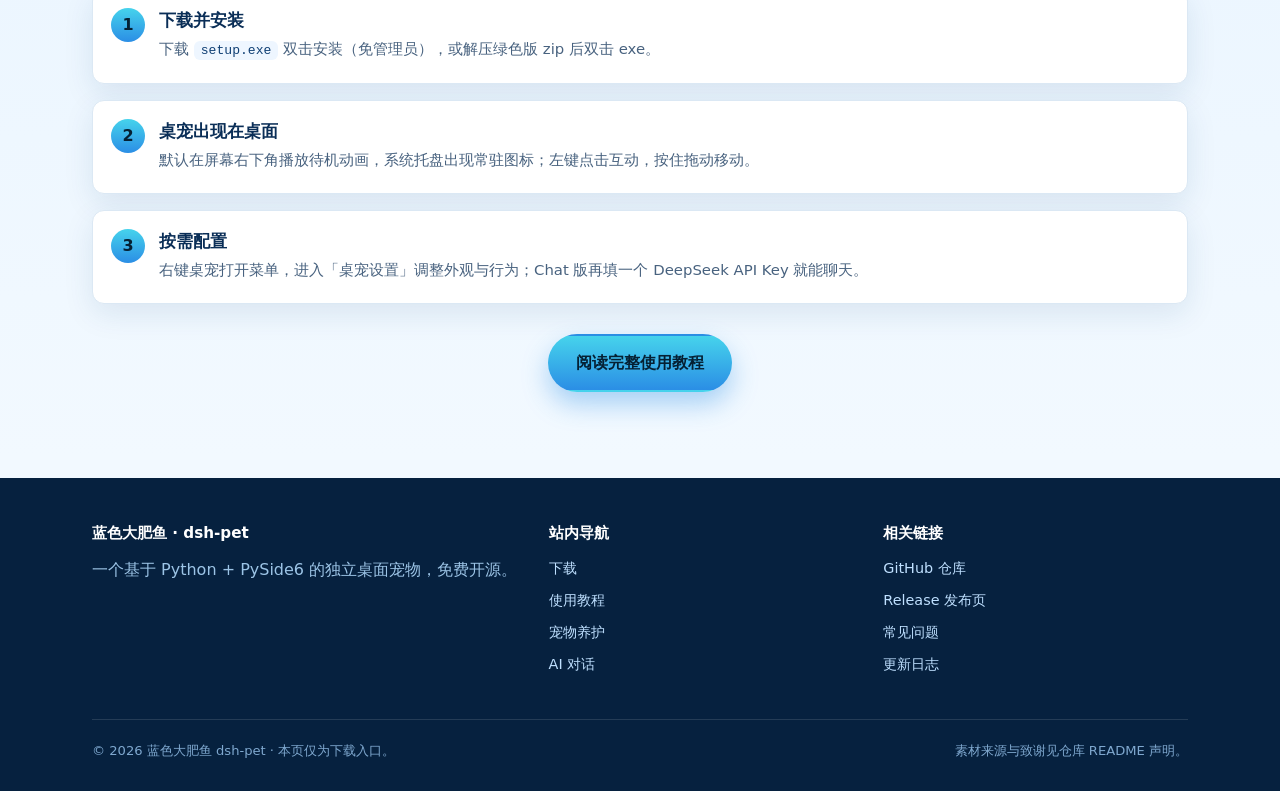
==== commit 0b28fafc: "官网改为主推离线下载器；原始直链收进折叠区 - dsh-pet 主仓库当前未公开，官网的原始安装包直链对普通用户 404。 - download.html / index.html：主推「dsh-pe" ====
--- a/index.html
+++ b/index.html
@@ -114,11 +114,23 @@
       <div class="section-head">
         <div class="eyebrow">Download</div>
         <h2>下载蓝色大肥鱼</h2>
-        <p>Windows 推荐安装包（免管理员）；也可以直接下载绿色版 zip，解压即用。懒得挑版本？用
-          <a href="https://github.com/a1554369871/dsh-pet-downloader/releases/latest/download/dsh-pet-downloader-offline.zip" rel="noopener"><b>dsh-pet 下载器（离线完整版）</b></a>
-          或 <a href="downloads/dsh-pet-downloader.exe" download rel="noopener">在线轻量版</a>
-          （可选安装盘符、可填 API Key）。</p>
-      </div>
+        <p>推荐用 <b>dsh-pet 下载器</b> 一键安装：选择版本与安装盘符（默认 D 盘）、可选 AI 配置。离线完整版内置安装包，不依赖 GitHub 下载。</p>
+      </div>
+
+      <div class="callout" style="display:flex;flex-wrap:wrap;gap:12px;align-items:center;justify-content:space-between">
+        <div style="flex:1 1 300px">
+          <h3 style="margin:0 0 6px">dsh-pet 下载器（Windows）</h3>
+          <p class="muted small" style="margin:0">离线完整版约 355MB，内置两个安装包；在线轻量版约 70MB，运行时联网。</p>
+        </div>
+        <div style="display:flex;gap:10px;flex-wrap:wrap">
+          <a class="btn btn-primary btn-sm" href="https://github.com/a1554369871/dsh-pet-downloader/releases/latest/download/dsh-pet-downloader-offline.zip" rel="noopener">离线完整版 .zip</a>
+          <a class="btn btn-outline btn-sm" href="downloads/dsh-pet-downloader.exe" download rel="noopener">在线轻量版 .exe</a>
+        </div>
+      </div>
+
+      <details style="margin-top:18px">
+        <summary style="cursor:pointer;font-weight:600;color:#2563eb;padding:6px 0">直接下载原始安装包（维护者入口，仓库暂未公开）</summary>
+        <div class="callout warn" style="margin-top:12px">dsh-pet 主仓库当前未公开，直链对普通用户会返回 404；请使用上面的下载器安装。</div>
 
       <div class="dl-grid">
         <div class="dl-card" data-os-rec="windows">
@@ -144,6 +156,7 @@
           <div class="dl-hint">两个版本的动画素材相同，只是入口不同。</div>
         </div>
       </div>
+      </details>
 
       <div class="center" style="margin-top:28px">
         <a class="btn btn-outline" href="download.html">查看 macOS / Linux 与全部版本 →</a>
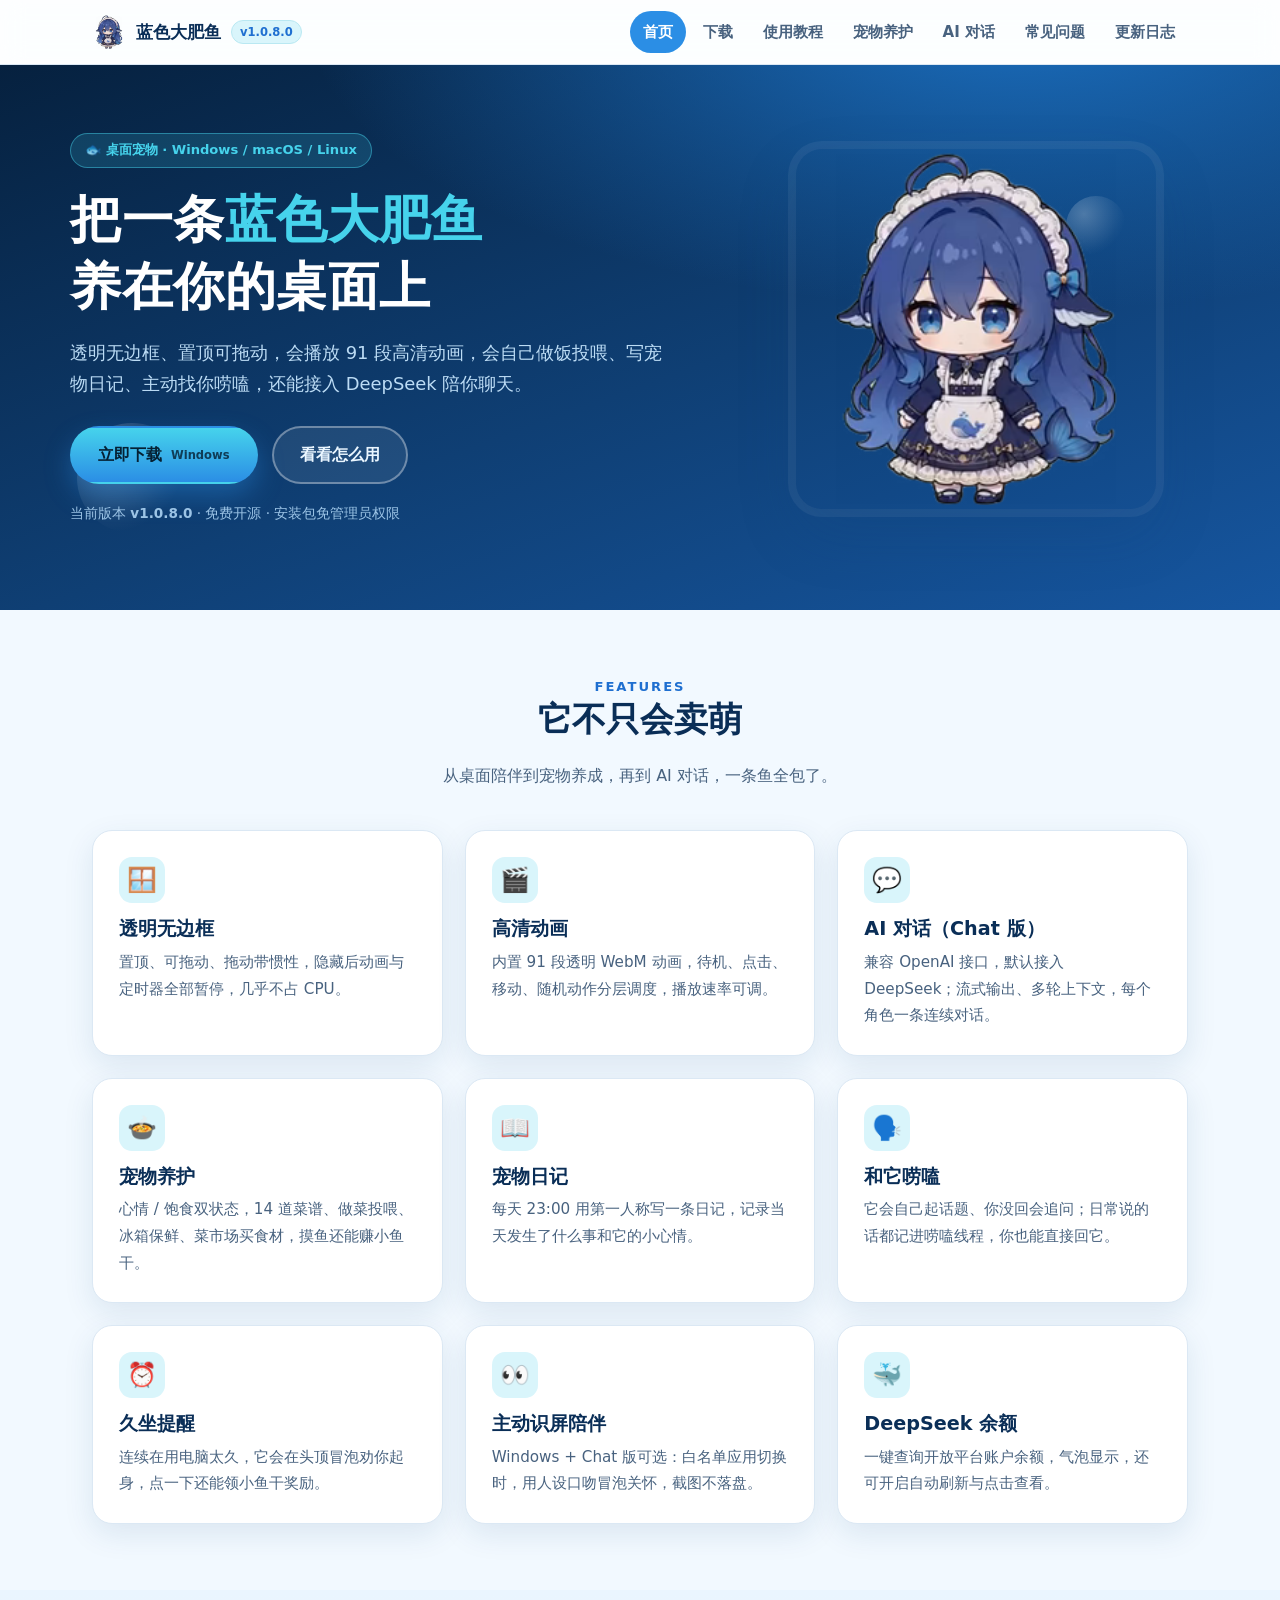
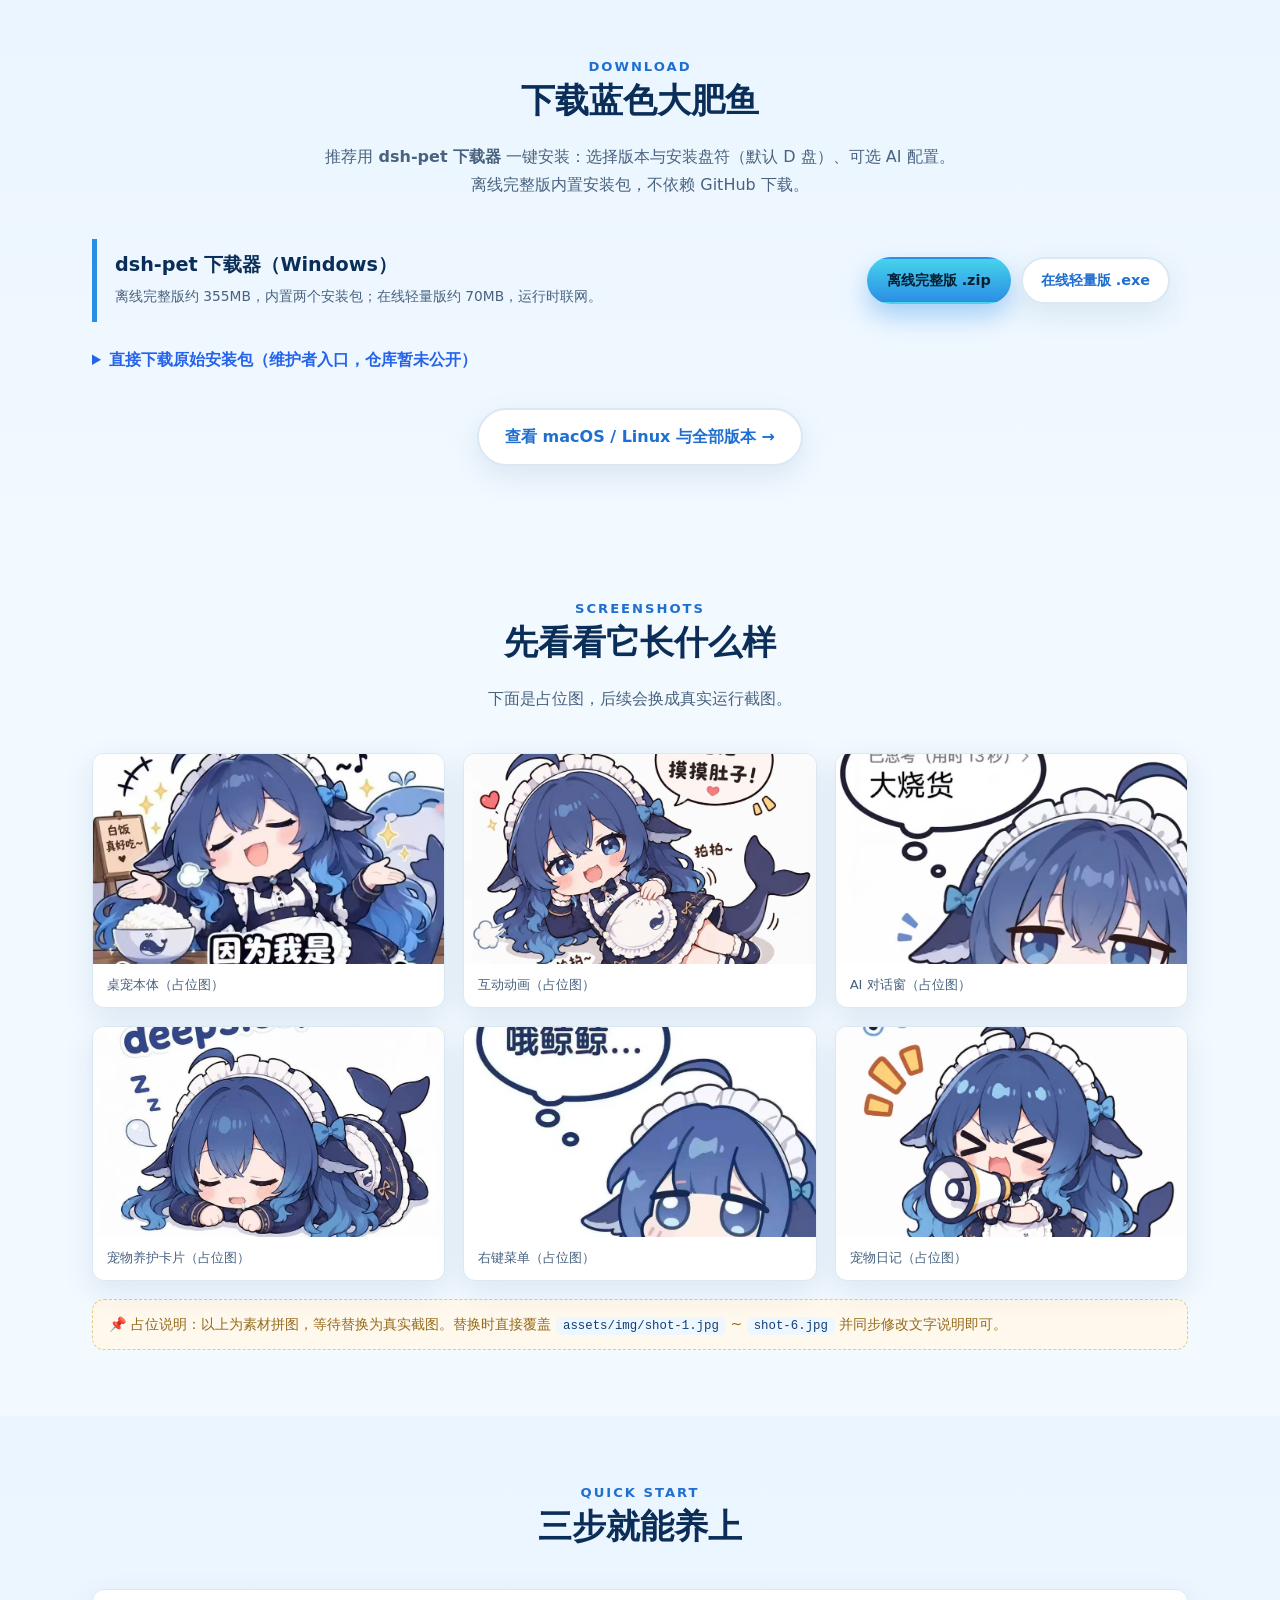
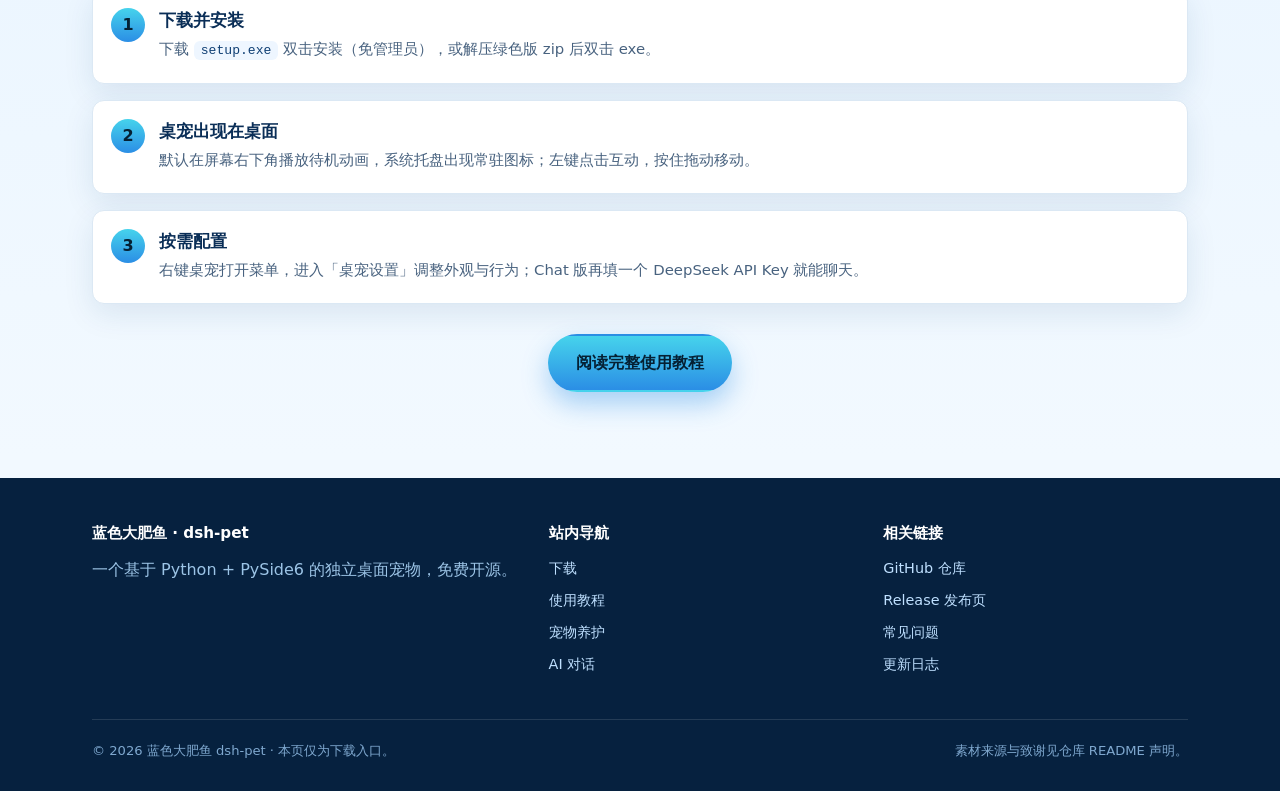
==== commit ef0bc968: "发布 v1.0.8.0：站点版本同步 + 更新日志 - 全部页面 data-version 回退文本同步为 v1.0.8.0；changelog 顶部新增 v1.0.8.0 条目   （官网驱动检查更" ====
--- a/index.html
+++ b/index.html
@@ -15,7 +15,7 @@
     <a class="brand" href="index.html">
       <img src="assets/img/hero-icon.png" alt="蓝色大肥鱼">
       <span>蓝色大肥鱼</span>
-      <span class="ver" data-version>v1.0.7.0</span>
+      <span class="ver" data-version>v1.0.8.0</span>
     </a>
     <button class="nav-toggle" aria-label="菜单">☰</button>
     <nav class="nav-links">
@@ -42,7 +42,7 @@
           <a class="btn btn-primary" href="download.html">立即下载 <span class="os-tag">Windows</span></a>
           <a class="btn btn-ghost" href="guide.html">看看怎么用</a>
         </div>
-        <div class="hero-meta">当前版本 <b data-version>v1.0.7.0</b> · 免费开源 · 安装包免管理员权限</div>
+        <div class="hero-meta">当前版本 <b data-version>v1.0.8.0</b> · 免费开源 · 安装包免管理员权限</div>
       </div>
       <div class="hero-art">
         <img src="assets/img/hero-icon.png" alt="蓝色大肥鱼桌宠">
